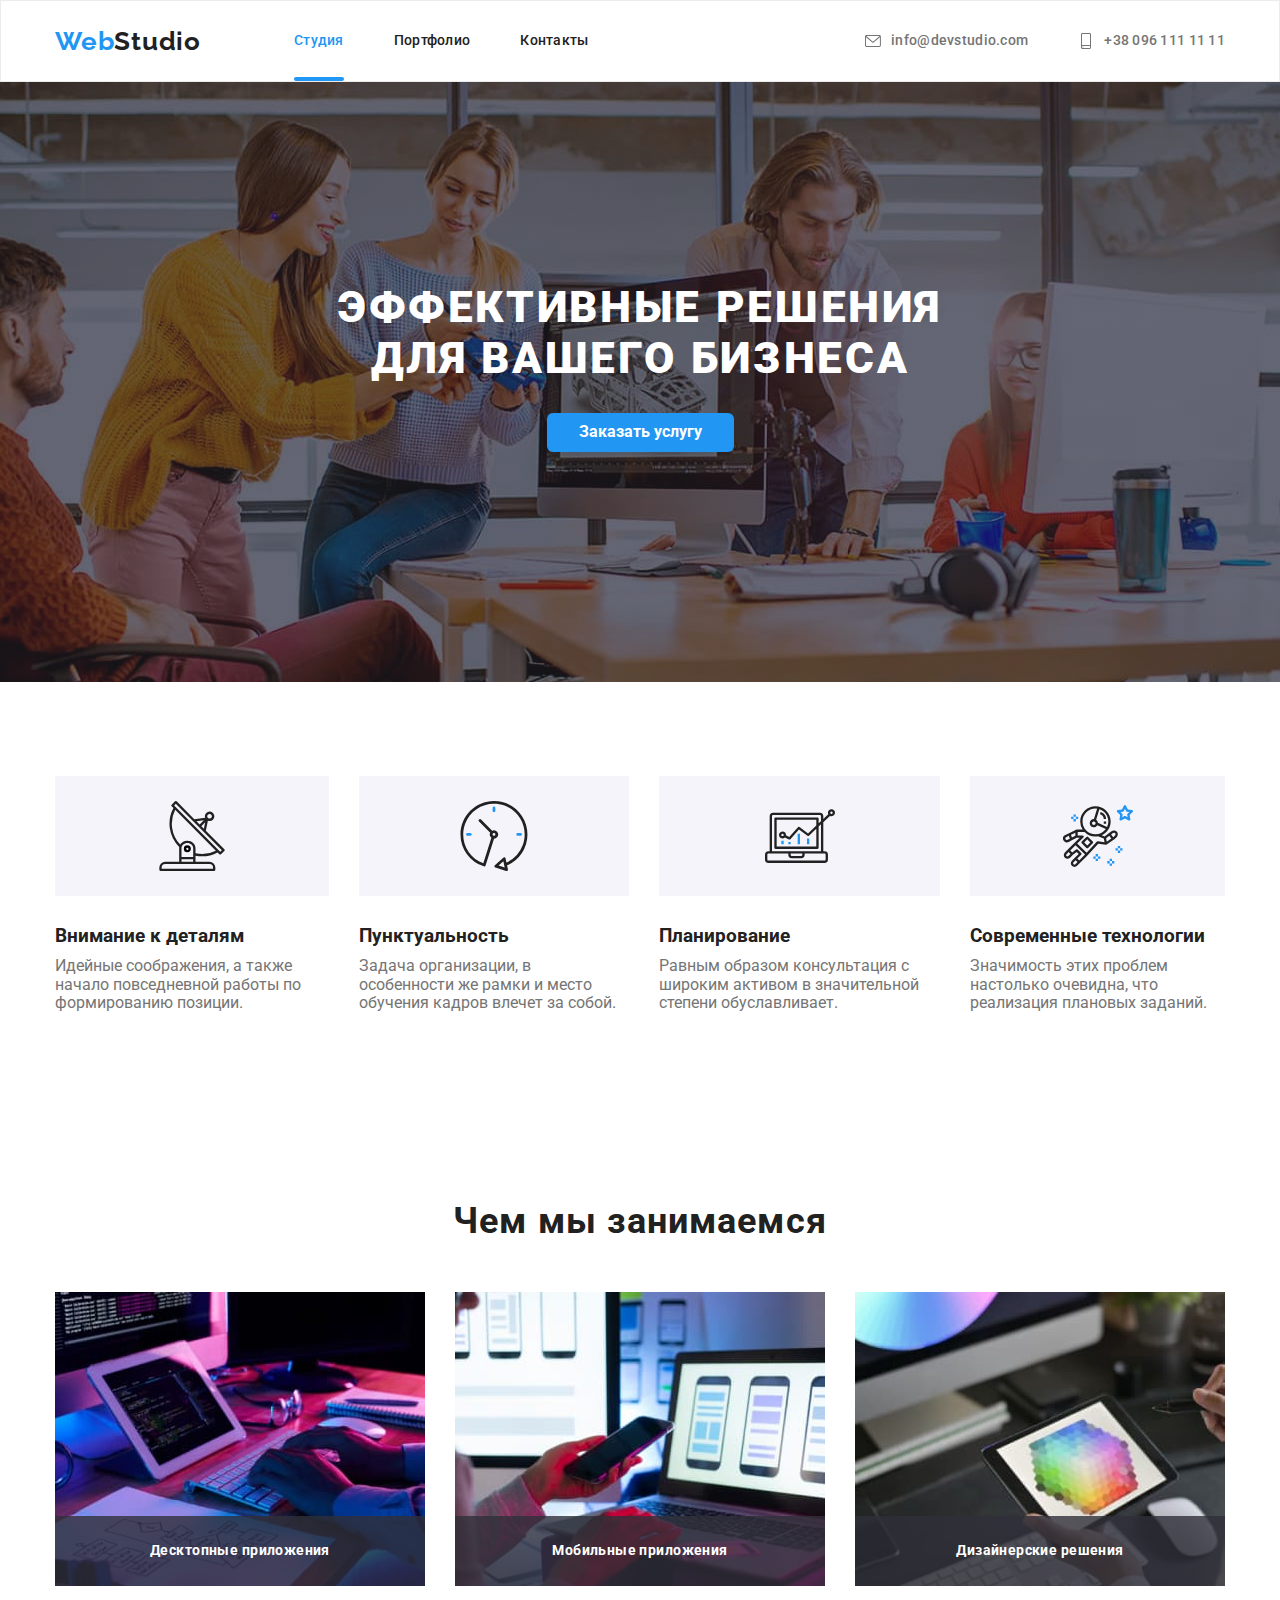
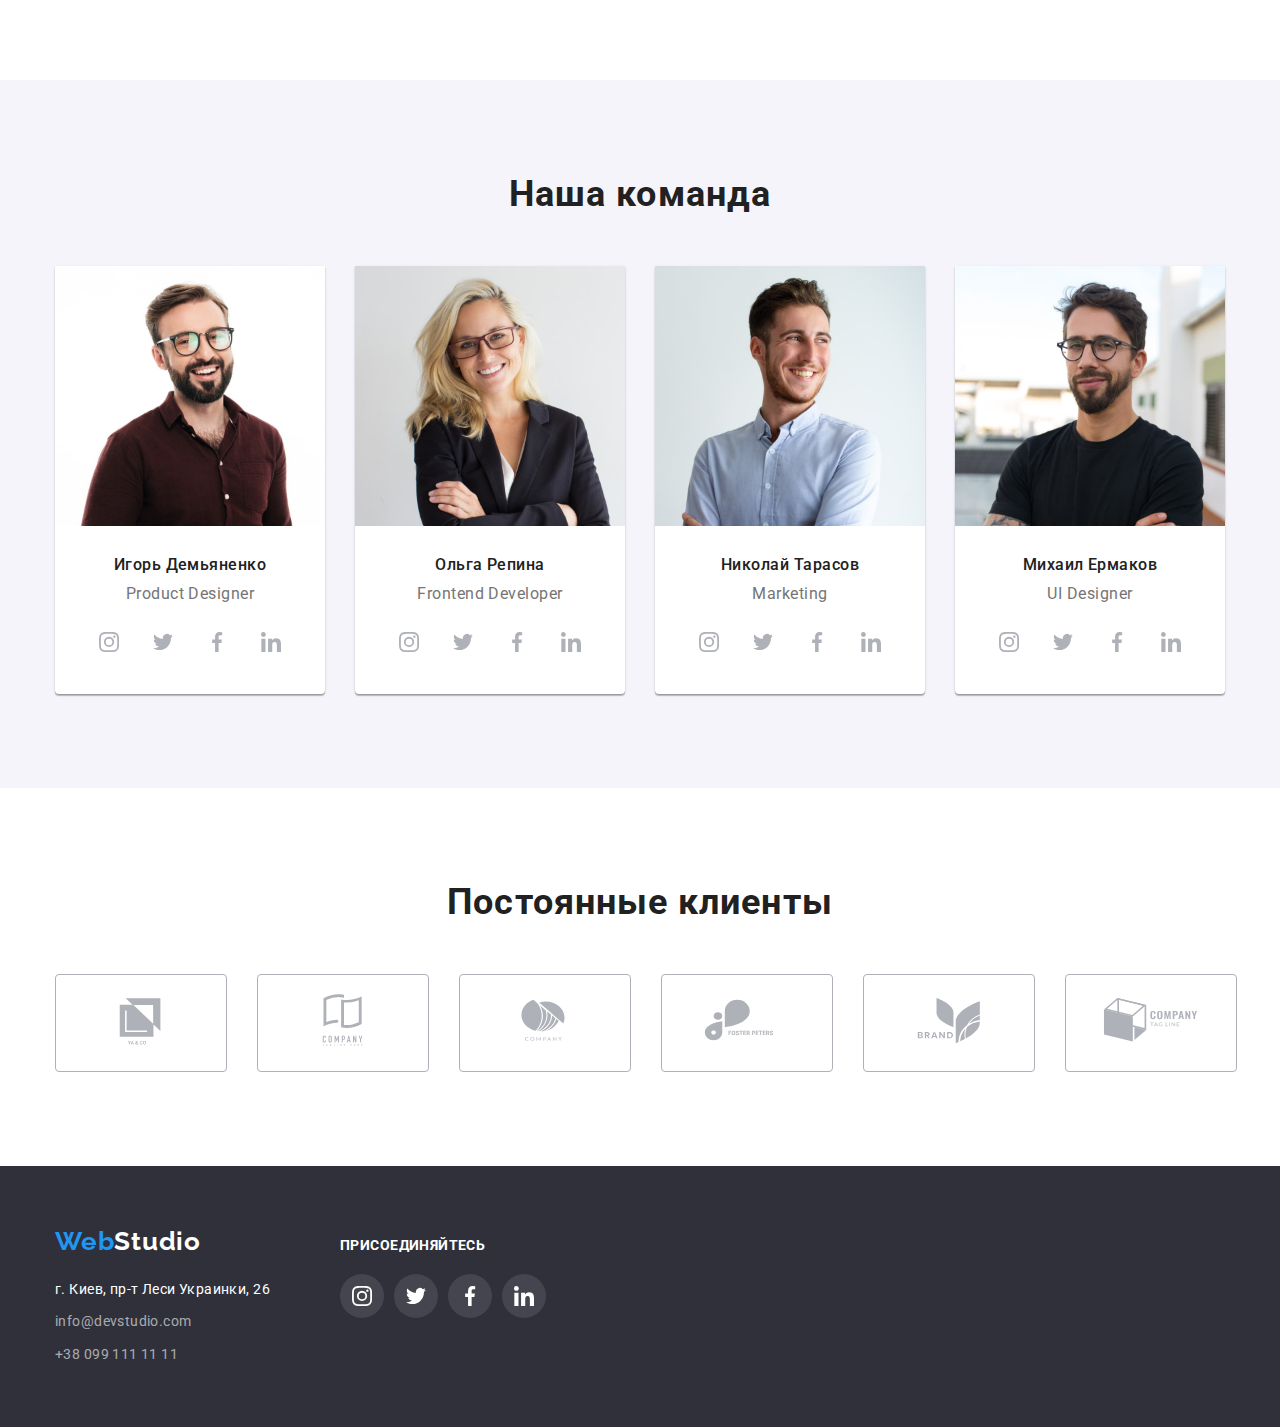
==== index.html @ f0d2dcc3 "first" ====
<!DOCTYPE html>
<html lang="ru">
    <head>
        <meta charset="UTF-8">
        <meta name="viewport" content="width=device-width, initial-scale=1.0"/>
        <title>WebStudio</title>
        <link rel="preconnect" href="https://fonts.gstatic.com">
        <link rel="preconnect" href="https://fonts.gstatic.com">
        <link href="https://fonts.googleapis.com/css2?family=Raleway:wght@700&family=Roboto:wght@400;500;700;900&display=swap"
            rel="stylesheet">
        <link rel="stylesheet" href="./css/modern-normalize.css">
        <link rel="stylesheet" href="./css/styles.css">
       
    </head>
    <body>
        <!--Верхняя линия-->
        <header class="header-br">
            <div class="container main-flex"> 
            <nav class="main-nav">
                <a href="./index.html" class="logo ">Web<span class="logo-title ">Studio</span></a>
                <ul class="site-nav list currnet-box ">
                    <li class="nav-link"><a href="./index.html" class="link currnet">Студия</a></li>
                    <li class="nav-link"><a href="./portfolio.html" class="link ">Портфолио</a></li>
                    <li class="nav-link"><a href="#" class="link">Контакты</a></li>
                </ul>
            </nav>                        
            <ul class="contact list">
                <li class="contact-list"><a href="mailto:info@devstudio.com" class="link-contact">
                   <svg class="header-icon" width="16" height="16" ><use href="./images/icon/icon.svg#icon-envelope"></use></svg>info@devstudio.com</a>
                </li>
                <li class="contact-list">
                    <a href="tel:+380961111111" class="link-contact">
                        <svg class="header-icon" width="16" height="16" ><use href="./images/icon/icon.svg#icon-smartphone"></use></svg>+38 096 111 11 11</a>
                </li>
            </ul>
            </div>
        </header>
        <main> 
         <!--hero-->
            <section class="hero">
                <div class="container" >
                    <div class="hero-content">
                        <h1 class="hero-title">Эффективные решения <br> для вашего бизнеса</h1>
                        <button data-modal-open class="button-primary">Заказать услугу</button>
                    </div>
                    
                </div>
            </section>
         <!--Особенности-->
            <section class="section  ">
                    <div class="container ">
                        <h2 class="hidden-header ">Особенности</h2>
                        <ul class="feature-list list" >
                            <li class="feature-list-content">
                                <div class="icon-feature">
                                    <svg width="70" height="70" >
                                        <use href="./images/icon/icon.svg#icon-antenna"    ></use>
                                    </svg>
                                </div>
                                 <div >
                                    <h3 class="title">Внимание к деталям</h3>
                                    <p class="feature-text">
                                        Идейные соображения, а также начало повседневной работы по формированию позиции.
                                    </p>
                                </div>
                            </li>
                            <li class="feature-list-content">
                               <div class="icon-feature"> 
                                    <svg width="70" height="70"  >
                                        <use href="./images/icon/icon.svg#icon-clock" ></use>
                                    </svg>
                                </div>
                                <div>
                                    <h3 class="title">Пунктуальность</h3>
                                    <p class="feature-text">
                                        Задача организации, в особенности же рамки и место обучения кадров влечет за собой.
                                    </p>
                                </div>
                            </li>
                            <li class="feature-list-content">
                                <div class="icon-feature" >
                                    <svg width="70" height="70"   >
                                        <use href="./images/icon/icon.svg#icon-diagram" ></use>
                                    </svg>
                                </div>
                                <div>
                                    <h3 class="title">Планирование</h3>
                                    <p class="feature-text">
                                        Равным образом консультация с широким активом в значительной степени обуславливает.
                                    </p>
                                </div>
                            </li>
                            <li class="feature-list-content ">
                                <div class="icon-feature">
                                <svg width="70" height="70" >
                                    <use href="./images/icon/icon.svg#icon-astronaut" ></use>
                                </svg>
                                </div>
                                <div>
                                <h3 class="title">Современные технологии</h3>
                                <p class="feature-text">
                                    Значимость этих проблем настолько очевидна, что реализация плановых заданий.
                                </p>
                                </div>
                            </li>
                        </ul>
                    </div>
            </section>
         <!--Чем мы занимаемся-->
                <section class="section ">
                    <div class="container ">
                        <h2 class="section-title">Чем мы занимаемся</h2>
                        <ul class="section-list list">
                            <li class="section-photo">
                                <img src="./images/box1.jpg" width="370" alt="человек набирая код на клавиатуре выводя информацию на планшет сверяя с блочной схемой">
                                <div class="container-label"><p class="label">Десктопные приложения</p></div>
                            </li>
                            <li class="section-photo">
                                <img src="./images/box2.jpg" width="370" alt="На экране ноутбука изображены примеры работ в мобильных приложениях">
                                <div class="container-label"><p class="label">Мобильные приложения</p></div>
                            </li>
                            <li class="section-photo">
                                <img src="./images/box3.jpg" width="370" alt="планшет с палитрой цветов">
                                <div class="container-label"><p class="label">Дизайнерские решения</p></div>
                            </li>
                        </ul>
                    </div>
                </section>
               <!--Наша команда-->
         <section class="section section-team">
             <div class="container ">
                <h2 class="section-title">Наша команда</h2>
                <ul class="section-list-team list">
                    <li class="section-team-staff">
                        <img src="./images/img1.jpg" class="staff" width="270" alt="фото">
                        <div class="staff-content" >
                            <h3 class="team">Игорь Демьяненко</h3>
                            <p class="team-title">Product Designer</p>
                            <ul class="social list">
                                <li class="social-link">
                                    <a href="" class="social-link-content">
                                        <svg class="social-icon" width="20" height="20">
                                            <use href="./images/icon/icon.svg#icon-instagram"></use>
                                        </svg>
                                    </a>
                                </li>
                                <li class="social-link">
                                    <a  href="" class="social-link-content">
                                        <svg class="social-icon" width="20" height="20">
                                            <use href="./images/icon/icon.svg#icon-twitter"></use>
                                        </svg>
                                    </a>
                                </li>
                                <li class="social-link">
                                    <a href="" class="social-link-content">
                                        <svg class="social-icon" width="20" height="20">
                                            <use href="./images/icon/icon.svg#icon-facebook"></use>
                                        </svg>
                                    </a>
                                </li>
                                <li class="social-link">
                                    <a href="" class="social-link-content">
                                        <svg class="social-icon" width="20" height="20">
                                            <use href="./images/icon/icon.svg#icon-linkedin"></use>
                                        </svg>
                                    </a>
                                </li>
                            </ul>
                        </div>
                    </li>    
                    <li class="section-team-staff">
                        <img src="images/img2.jpg" class="staff" width="270" alt="фото">
                        <div class="staff-content">
                            <h3 class="team" >Ольга Репина</h3>
                            <p class="team-title">Frontend Developer</p>
                            <ul class="social list" >
                                <li class="social-link">
                                    <a href="" class="social-link-content ">
                                    <svg class="social-icon" width="20" height="20">
                                        <use href="./images/icon/icon.svg#icon-instagram"></use>
                                    </svg>
                                    </a>
                                </li>
                                <li class="social-link">
                                    <a href="" class="social-link-content ">
                                    <svg class="social-icon" width="20" height="20">
                                        <use href="./images/icon/icon.svg#icon-twitter"></use>
                                    </svg>
                                    </a>
                                </li>
                                <li class="social-link">
                                    <a href="" class="social-link-content">
                                        <svg class="social-icon" width="20" height="20">
                                            <use href="./images/icon/icon.svg#icon-facebook"></use>
                                        </svg>
                                    </a>
                                </li>
                                <li class="social-link">
                                    <a href="" class="social-link-content">
                                        <svg class="social-icon" width="20" height="20">
                                            <use href="./images/icon/icon.svg#icon-linkedin"></use>
                                        </svg>
                                    </a>
                                </li>
                            </ul>
                        </div>                    
                    </li>
                    <li class="section-team-staff">
                        <img src="./images/img3.jpg" class="staff" width="270" alt="фото">
                        <div class="staff-content">
                            <h3 class="team">Николай Тарасов</h3>
                            <p class="team-title">Marketing</p>
                            <ul class="social list">
                                <li class="social-link">
                                    <a href="" class="social-link-content">
                                        <svg class="social-icon" width="20" height="20">
                                            <use href="./images/icon/icon.svg#icon-instagram"></use>
                                        </svg>
                                    </a>
                                </li>
                                <li class="social-link">
                                    <a href="" class="social-link-content">
                                        <svg class="social-icon" width="20" height="20">
                                            <use href="./images/icon/icon.svg#icon-twitter"></use>
                                        </svg>
                                    </a>
                                </li>
                                <li class="social-link">
                                    <a href="" class="social-link-content">
                                        <svg class="social-icon" width="20" height="20">
                                            <use href="./images/icon/icon.svg#icon-facebook"></use>
                                        </svg>
                                    </a>
                                </li>
                                <li class="social-link">
                                    <a href="" class="social-link-content">
                                        <svg class="social-icon" width="20" height="20">
                                            <use href="./images/icon/icon.svg#icon-linkedin"></use>
                                        </svg>
                                    </a>
                                </li>
                            </ul>
                        </div>                    
                    </li>
                    <li class="section-team-staff">
                        <img src="./images/img4.jpg" class="staff" width="270" alt="фото">
                        <div class="staff-content">
                            <h3 class="team">Михаил Ермаков</h3>
                            <p class="team-title">UI Designer</p>
                            <ul class="social list">
                                <li class="social-link">
                                    <a href="" class="social-link-content">
                                        <svg class="social-icon" width="20" height="20">
                                            <use href="./images/icon/icon.svg#icon-instagram"></use>
                                        </svg>
                                    </a>
                                </li>
                                <li class="social-link">
                                    <a href="" class="social-link-content">
                                        <svg class="social-icon" width="20" height="20">
                                            <use href="./images/icon/icon.svg#icon-twitter"></use>
                                        </svg>
                                    </a>
                                </li>
                                <li class="social-link">
                                    <a href="" class="social-link-content">
                                        <svg class="social-icon" width="20" height="20">
                                            <use href="./images/icon/icon.svg#icon-facebook"></use>
                                        </svg>
                                    </a>
                                </li>
                                <li class="social-link">
                                    <a href="" class="social-link-content">
                                        <svg class="social-icon" width="20" height="20">
                                            <use href="./images/icon/icon.svg#icon-linkedin"></use>
                                        </svg>
                                    </a>
                                </li>
                            </ul>
                        </div>
                    </li>
                </ul>
            </div>
         </section>
         <!-- Regular customers-->
         <section class="section">
             <div class="container">
                 <h3 class="section-title">Постоянные клиенты</h3>
                 <ul class=" Regular list">
                     <li class="customers">
                         <a href="" class="Regular-customers" >
                            <svg width="106" height="60" >
                                <use href="./images/icon/icon.svg#icon-company1"></use>
                            </svg>
                         </a>
                     </li>
                     <li class="customers">
                        <a href="" class="Regular-customers">
                            <svg class="customers-icon" width="106" height="60">
                                <use href="./images/icon/icon.svg#icon-company2"></use>
                            </svg>
                        </a>
                     </li>
                     <li class="customers">
                        <a href="" class="Regular-customers">
                            <svg width="106" height="60">
                                <use href="./images/icon/icon.svg#icon-company3"></use>
                            </svg>
                        </a>
                     </li>
                     <li class="customers">
                        <a href="" class="Regular-customers">
                            <svg width="106" height="60">
                                <use href="./images/icon/icon.svg#icon-company4"></use>
                            </svg>
                        </a>
                     </li>
                     <li class="customers">
                        <a href="" class="Regular-customers">
                            <svg width="106" height="60">
                                <use href="./images/icon/icon.svg#icon-company5"></use>
                            </svg>
                        </a>
                     </li>
                     <li class="customers">
                        <a href="" class="Regular-customers">
                            <svg width="106" height="60">
                                <use href="./images/icon/icon.svg#icon-company6"></use>
                            </svg>
                        </a>
                     </li>
                </ul>
             </div>


         </section>
    </main> 
        <!--футер-->        
            <footer class="footer">
                <div class="container f-section">
                    <div class="footer-addres">
                        <a href="./index.html" class="logo ">Web<span class="logo-title-footer">Studio</span></a>
                        <address class="address-content">
                            <p class="address ">г. Киев, пр-т Леси Украинки, 26</p>
                            <ul class="contact-footer list" >
                                <li class="contact-footer-list" ><a href="mailto:info@devstudio.com" class="link-contact-footer">info@devstudio.com</a></li>
                                <li class="contact-footer-list" ><a href="tel:+380991111111" class="link-contact-footer ">+38 099 111 11 11</a></li>
                            </ul>
                        </address>
                    </div>
                    <div class="footer-link">
                        <h4 class="titel-footer">присоединяйтесь</h4>
                        <ul class="social-footer list">
                            <li class="social-link">
                                <a  href="" class="social-link-footer" >
                                    <svg class="social-icon" width="20" height="20">
                                        <use href="./images/icon/icon.svg#icon-instagram"></use>
                                    </svg>
                                </a>
                            </li>
                            <li class="social-link">
                                <a href="" class="social-link-footer"><svg class="social-icon" width="20" height="20">
                                        <use href="./images/icon/icon.svg#icon-twitter"></use>
                                    </svg>
                                </a>
                            </li>
                            <li class="social-link">
                                <a href="" class="social-link-footer"><svg class="social-icon" width="20" height="20">
                                        <use href="./images/icon/icon.svg#icon-facebook"></use>
                                    </svg>
                                </a>
                            </li>
                            <li class="social-link">
                                <a href="" class="social-link-footer"><svg class="social-icon" width="20" height="20">
                                        <use href="./images/icon/icon.svg#icon-linkedin"></use>
                                    </svg>
                                </a>
                            </li>
                        </ul>
                    </div>
                </div>
            </footer>
            <div class="backdrop is-hidden" data-modal>
                <div class="modal">            
                    <button data-modal-close class="modal-button">
                        <svg  width="15" height="15">
                            <use href="./images/icon/icon.svg#icon-Vector"></use>
                        </svg>
                    </button>
                </div>
            </div>
        <script src="./js/modal.js"></script>
     </body>       
</html>
---- css/styles.css ----
/* основонйо текст #757575 */
/* вторичный цвет color: #757575; */
/* белый цвет #FFFFFF */
/* акцент #2196F3 */
/* вторичный фон #F5F4FA */
/* background кнопок и вложений #f5f4fa*/
:root {
  --primaty-text-color: #757575;
  --title-text-color: #212121;
  --accent-color: #2196f3;
  --primary-bg-color: #ffffff;
  --portfolio-secondary-color: #f5f4fa;
  --background-color-secondary: #2f303a;
  --cart-set-gap: 30px;
  --bg-icon-feature: #f5f4fa;
  --bg-color-thumba: rgba(33, 150, 243, 0.9);
}
html {
  box-sizing: border-box;
}
*,
*::before,
*::after {
  box-sizing: inherit;
}
/* body */
body {
  font-family: Roboto, Helvetica, sans-serif;
  color: var(--primaty-text-color);
  background-color: var(--primary-bg-color);
}
h1,
h2,
h3,
h4,
h5,
ul,
p {
  margin: 0px;
  padding: 0px;
}
img {
  height: auto;
  display: block;
  min-width: 100%;
}
/* img {
  display: block;
  object-fit: cover;
  width: 100%;
  height: auto;
} */
.list {
  list-style: none;
}

/* top line */
.container {
  width: 1200px;
  padding-left: 15px;
  padding-right: 15px;
  margin-left: auto;
  margin-right: auto;
}
.header-br {
  border: 1px solid #ececec;
}

/* logo */
.logo {
  color: var(--accent-color);
  font-family: Raleway, Helvetica, sans-serif;
  font-weight: bold;
  font-size: 26px;
  line-height: 1.19;
  letter-spacing: 0.03em;
  text-decoration: none;
}

.logo-title {
  color: var(--title-text-color);
  font-family: Raleway, Helvetica, sans-serif;
  font-weight: bold;
  font-size: 26px;
  line-height: 1.19;
  letter-spacing: 0.03em;
}

/* main-nav */
.main-flex {
  display: flex;
  align-items: center;
}
.main-nav {
  display: flex;
  align-items: center;
}
/* site-nav */

.site-nav .link {
  display: block;
  padding-top: 32px;
  padding-bottom: 32px;
}
.site-nav {
  display: flex;
  margin-left: 93px;
}
.site-nav :active {
  color: var(--primaty-text-color);
}
.site-nav :hover,
.site-nav :focus {
  color: var(--accent-color);
}

.nav-link:not(:first-child) {
  margin-left: 50px;
}

.link:active {
  color: var(--accent-color);
}
.link {
  text-decoration: none;
  font-weight: 500;
  font-size: 14px;
  line-height: 1.14;
  letter-spacing: 0.02em;
  color: var(--title-text-color);
  transition: color 250ms cubic-bezier(0.4, 0, 0.2, 1);
}

.link-contact {
  display: flex;
  color: var(--primaty-text-color);
  text-decoration: none;
  align-items: center;
  transition: color 250ms cubic-bezier(0.4, 0, 0.2, 1);
}
.nav-link {
  position: relative;
}
.link::after {
  position: absolute;
  display: inline-block;
  content: "";
  width: 100%;
  height: 4px;
  border-radius: 2px;
  left: 0;
  bottom: 0;
  background-color: var(--accent-color);
  opacity: 0;
}
.site-nav :hover::after,
.site-nav :focus::after {
  opacity: 1;
}

.currnet {
  color: var(--accent-color);
}
.currnet::after {
  position: absolute;
  display: inline-block;
  content: "";
  width: 100%;
  height: 4px;
  border-radius: 2px;
  left: 0;
  bottom: 0;
  background-color: var(--accent-color);
  opacity: 1;
}
/* contact */
.contact {
  color: var(--primaty-text-color);
  font-weight: 500;
  font-size: 14px;
  line-height: 1.14;
  letter-spacing: 0.02em;
  display: flex;
  margin-left: auto;
  align-items: center;
}
.contact .contact-list + .contact-list {
  margin-left: 50px;
}
.header-icon {
  fill: #757575;
  margin-right: 10px;
}

.link-contact:hover,
.link-contact:focus {
  color: #2196f3;
}

.link-contact:hover > .header-icon {
  fill: #2196f3;
}
.link-contact:focus > .header-icon {
  fill: #2196f3;
}

.no-padding {
  padding-top: 0px;
  padding-bottom: 0px;
}

/* hero */
.hero {
  padding: 200px 0px;
  text-align: center;
  max-width: 1600px;
  height: 600px;
  margin-left: auto;
  margin-right: auto;
  background-color: var(--background-color-secondary);
  background-image: linear-gradient(
      to right,
      rgba(47, 48, 58, 0.4),
      rgba(47, 48, 58, 0.4)
    ),
    url("../images/img.jpg");
  background-repeat: no-repeat;
  background-position: center;
  background-size: cover;
}

.hero-title {
  margin-top: 0;
  margin-bottom: 30px;
  color: var(--primary-bg-color);
  font-weight: 900;
  font-size: 44px;
  line-height: 1.15;
  text-align: center;
  letter-spacing: 0.06em;
  text-transform: uppercase;
}

/* section */
.section {
  padding-bottom: 94px;
  padding-top: 94px;
}
.section-title {
  margin-bottom: 50px;
  color: var(--title-text-color);
  text-align: center;
  font-weight: bold;
  font-size: 36px;
  line-height: 1.16;
  letter-spacing: 0.03em;
}
.section-list {
  margin-top: -30px;
  margin-left: -30px;
  display: flex;
  flex-wrap: wrap;
}
.section-list > .section-photo {
  flex-basis: calc (100% / 3 -30px);
  margin-top: 30px;
  margin-left: 30px;
}

/* features */
.section-list {
  position: relative;
}

.container-label {
  position: absolute;
  width: 370px;
  height: 70px;
  bottom: 0;

  background-color: rgba(47, 48, 58, 0.8);

  padding: 27px 82px;
}
.label {
  font-weight: bold;
  font-size: 14px;
  line-height: 1.14;
  text-align: center;
  letter-spacing: 0.03em;
  color: #ffffff;
}

.feature-list .title {
  color: var(--title-text-color);
}
.feature-list {
  display: flex;
}

.feature-list-content:not(:first-child) {
  margin-left: 30px;
}

.icon-feature {
  background-color: var(--bg-icon-feature);
  display: flex;
  justify-content: center;

  padding: 25px 0px;
  margin-bottom: 30px;
}

.title {
  margin-top: 0;
  margin-bottom: 10px;
  font-weight: bold;
}
.feature-text {
  margin-top: 0;
  font-style: normal;
  font-weight: normal;
}
/* team */

.section-team {
  background-color: var(--portfolio-secondary-color);
}
.section-list-team {
  display: flex;
  flex-wrap: wrap;
  margin-left: calc(-1 * var(--cart-set-gap));
  margin-top: calc(-1 * var(--cart-set-gap));
}

.section-list-team > .section-team-staff {
  background-color: var(--primary-bg-color);

  border-radius: 0px 0px 4px 4px;
  box-shadow: 0px 1px 3px rgba(0, 0, 0, 0.12), 0px 1px 1px rgba(0, 0, 0, 0.14),
    0px 2px 1px rgba(0, 0, 0, 0.2);
  flex-basis: calc (100% / 4 - var(--cart-set-gap));
  margin-left: var(--cart-set-gap);
  margin-top: var(--cart-set-gap);
}
.team {
  color: var(--title-text-color);
  font-weight: 500;
  font-size: 16px;
  line-height: 1.18;
  text-align: center;
  letter-spacing: 0.03em;
  margin-bottom: 10px;
}

.team-title {
  color: var(--primaty-text-color);
  font-weight: normal;
  font-size: 16px;
  line-height: 1.18;
  text-align: center;
  letter-spacing: 0.03em;
  margin-bottom: 16px;
}
.staff-content {
  padding-top: 30px;
  padding-bottom: 30px;
}
.staff {
  display: block;
  max-width: 100%;
}
/* button */
.button-primary {
  border-radius: 6px;
  border: 0px solid transparent;
  padding: 10px 32px;
  min-width: 130px;
  color: var(--primary-bg-color);
  background-color: var(--accent-color);
  font-weight: bold;
  text-align: center;
}
/* .button-primary:hover,
.button-primary:focus {
  box-shadow: 0px 3px 1px rgba(0, 0, 0, 0.1), 0px 1px 2px rgba(0, 0, 0, 0.08),
    0px 2px 2px rgba(0, 0, 0, 0.12);
} */
/* icon link */
.social {
  justify-content: center;
  display: flex;
}
.social-link-content {
  padding: 12px;
  display: block;
  width: 44px;
  height: 44px;
  border-radius: 50%;
  color: #afb1b8;
  background-color: #fff;
  transition: color 250ms cubic-bezier(0.4, 0, 0.2, 1),
    background-color 250ms cubic-bezier(0.4, 0, 0.2, 1);
}
.social-icon {
  fill: currentColor;
}

.social-link:not(:first-child) {
  margin-left: 10px;
}

.social-link-content:hover,
.social-link-content:focus {
  background-color: var(--accent-color);
  color: #fff;
}
/* Regular customers */
.Regular {
  display: flex;
}

.Regular-customers {
  display: block;

  border: 1px solid #afb1b8;
  padding: 16px 32px;
  border-radius: 4px;
  fill: #afb1b8;
  transition-property: fill, border;
  transition-duration: 250ms;
  transition-timing-function: cubic-bezier(0.4, 0, 0.2, 1);
  /* transition: fill, border 1000ms cubic-bezier(0.4, 0, 0.2, 1); */
}
.Regular-customers:hover,
.Regular-customers:focus {
  fill: var(--accent-color);
  border: 1px solid var(--accent-color);
}

.customers:not(:last-child) {
  margin-right: 30px;
}
.customers:hover {
  color: var(--accent-color);
}
/* footer */
.social-footer {
  display: flex;
}
.f-section {
  display: flex;
  align-items: baseline;
}
.footer-link {
  justify-content: start;
  margin-left: 70px;
}
.titel-footer {
  font-weight: bold;
  font-size: 14px;
  line-height: 1.14;
  letter-spacing: 0.03em;
  text-transform: uppercase;
  color: #ffffff;
  margin-bottom: 20px;
}
.social-link-footer {
  padding: 12px;
  display: block;
  width: 44px;
  height: 44px;
  border-radius: 50%;
  color: #fff;
  background-color: rgba(255, 255, 255, 0.1);

  transition: background-color 250ms cubic-bezier(0.4, 0, 0.2, 1);
}
.social-link-footer:hover,
.social-link-footer:focus {
  background-color: var(--accent-color);
}
.footer {
  background-color: var(--background-color-secondary);
  padding-top: 60px;
  padding-bottom: 60px;
}

.logo-title-footer {
  color: var(--primary-bg-color);
  font-family: Raleway, Helvetica, sans-serif;
  font-weight: bold;
  font-size: 26px;
  line-height: 1.19;
  letter-spacing: 0.03em;
}

.contact-footer :hover,
.contact-footer :focus {
  color: var(--accent-color);
}

.contact-footer {
  font-weight: normal;
  font-size: 14px;
  line-height: 1.71;
  letter-spacing: 0.03em;
  color: rgba(255, 255, 255, 0.6);
}

.link-contact-footer:active {
  color: var(--accent-color);
}
.link-contact-footer {
  color: rgba(255, 255, 255, 0.6);
  text-decoration: none;
  font-style: normal;
  font-weight: normal;
  font-size: 14px;
  line-height: 1.71;
  letter-spacing: 0.03em;

  transition: color 250ms cubic-bezier(0.4, 0, 0.2, 1);
}

.contact-footer-list {
  margin-top: 9px;
}
.address-content {
  margin-top: 20px;
}
.address {
  color: var(--primary-bg-color);
  font-style: normal;
  font-weight: normal;
  font-size: 14px;
  line-height: 24px;
  letter-spacing: 0.03em;
}
/* portfolio */

.hidden-header {
  display: none;
}

/* button */

.button-filters:hover,
.button-filters:focus {
  color: var(--primary-bg-color);
  background-color: var(--accent-color);
  box-shadow: 0px 3px 1px rgba(0, 0, 0, 0.1), 0px 1px 2px rgba(0, 0, 0, 0.08),
    0px 2px 2px rgba(0, 0, 0, 0.12);
}
.button-filters:focus {
  outline: none;
}
.button-filters {
  color: var(--title-text-color);
  background-color: var(--portfolio-secondary-color);
  text-align: center;
  border: 0px solid transparent;
  border-radius: 4px;
  padding: 6px 22px;
  transition-property: background-color, color, box-shadow;
  transition-duration: 250ms;
  transition-timing-function: cubic-bezier(0.4, 0, 0.2, 1);

  /* transition: background-color, color,
    box-shadow 1000ms cubic-bezier(0.4, 0, 0.2, 1); */
}
.button-portfolio {
  display: flex;
  justify-content: center;
  margin-bottom: 50px;
}
.button-portfolio .list-button + .list-button {
  margin-left: 8px;
}

/* projects */
.projects {
  display: flex;
  flex-wrap: wrap;
  margin-left: calc(-1 * var(--cart-set-gap));
  margin-top: calc(-1 * var(--cart-set-gap));
}
/* work */

.work {
  color: var(--title-text-color);
  font-weight: bold;
  font-size: 18px;
  line-height: 2;
  letter-spacing: 0.06em;

  margin-bottom: 4px;
}
.work-title {
  color: var(--primaty-text-color);
  font-size: 16px;
  line-height: 1.8;
  letter-spacing: 0.03em;
}
.projects-work {
  display: block;
  max-width: 100%;
  position: relative;
}
.projects-work > a {
  text-decoration: none;
  display: block;
  position: absolute;
  top: 0;
  bottom: 0;
  left: 0;
  right: 0;
  z-index: 1;
  transition: box-shadow 250ms cubic-bezier(0.4, 0, 0.2, 1);
}
.projects-work > a:hover,
.projects-work > a:focus {
  box-shadow: 0px 1px 1px rgba(0, 0, 0, 0.12), 0px 4px 4px rgba(0, 0, 0, 0.06),
    1px 4px 6px rgba(0, 0, 0, 0.16);
}
.projects-work > a:focus {
  outline: none;
}
.card-tumba {
  position: relative;
  overflow: hidden;
}

.card-tumba::before {
  position: absolute;
  display: inline-block;
  content: "";
  top: 0;
  bottom: 0;
  width: 100%;
  height: 100%;
  background-color: rgba(33, 150, 243, 0.9);
  opacity: 0;
  transform: translateY(100%);
  transition: opacity 250ms cubic-bezier(0.4, 0, 0.2, 1),
    transform 250ms cubic-bezier(0.4, 0, 0.2, 1);
}

.projects-work > a:hover + .card-tumba::before,
.projects-work > a:focus + .card-tumba::before {
  opacity: 1;
  transform: translateY(0);
}

.card-tumba-title {
  opacity: 0;
  position: absolute;
  top: 63px;
  left: 24px;
  right: 24px;
  display: block;
  line-height: 28px;
  letter-spacing: 0.03em;
  color: #ffffff;
  transform: translateY(100%);
  transition: opacity 250ms cubic-bezier(0.4, 0, 0.2, 1),
    transform 250ms cubic-bezier(0.4, 0, 0.2, 1);
}
.projects-work :hover + .card-tumba .card-tumba-title,
.projects-work :focus + .card-tumba .card-tumba-title {
  opacity: 1;
  transform: translateY(0);
}
/* .projects-work:focus .card-tumda-title {
  opacity: 1;
  transform: translateY(0); */

.projects > .projects-scroll {
  flex-basis: calc(100% / 3 - var(--cart-set-gap));
  margin-left: var(--cart-set-gap);
  margin-top: var(--cart-set-gap);
}

.card-content {
  padding-top: 20px;
  padding-right: 23px;
  padding-bottom: 20px;
  padding-left: 23px;
  border: 1px solid #eeeeee;
}
/* modal*/
.hero-content {
  position: relative;
}
.modal {
  position: absolute;
  top: 50%;
  left: 50%;
  transform: translate(-50%, -50%);
  width: 528px;
  height: 580px;
  background: #ffffff;
  box-shadow: 0px 1px 3px rgba(0, 0, 0, 0.12), 0px 1px 1px rgba(0, 0, 0, 0.14),
    0px 2px 1px rgba(0, 0, 0, 0.2);
  border-radius: 4px;
}
.backdrop {
  display: block;
  position: fixed;
  top: 0;
  left: 0;
  width: 100%;
  height: 100%;
  background-color: rgba(0, 0, 0, 0.2);
  opacity: 1;
  visibility: visible;
  transition: opacity 250ms cubic-bezier(0.4, 0, 0.2, 1),
    visibility 250ms cubic-bezier(0.4, 0, 0.2, 1);
}
.backdrop.is-hidden {
  visibility: hidden;
  opacity: 0;
  pointer-events: none;
}
.modal-button {
  position: relative;
  top: 8px;
  left: 490px;
  border-radius: 50%;
  padding: 6px;
  width: 30px;
  height: 30px;
  border: 1px solid rgba(0, 0, 0, 0.1);
  background-color: #fff;
  /* transition: fill 250ms cubic-bezier(0.4, 0, 0.2, 1); */
}

.modal-button:hover {
  fill: var(--accent-color);
}
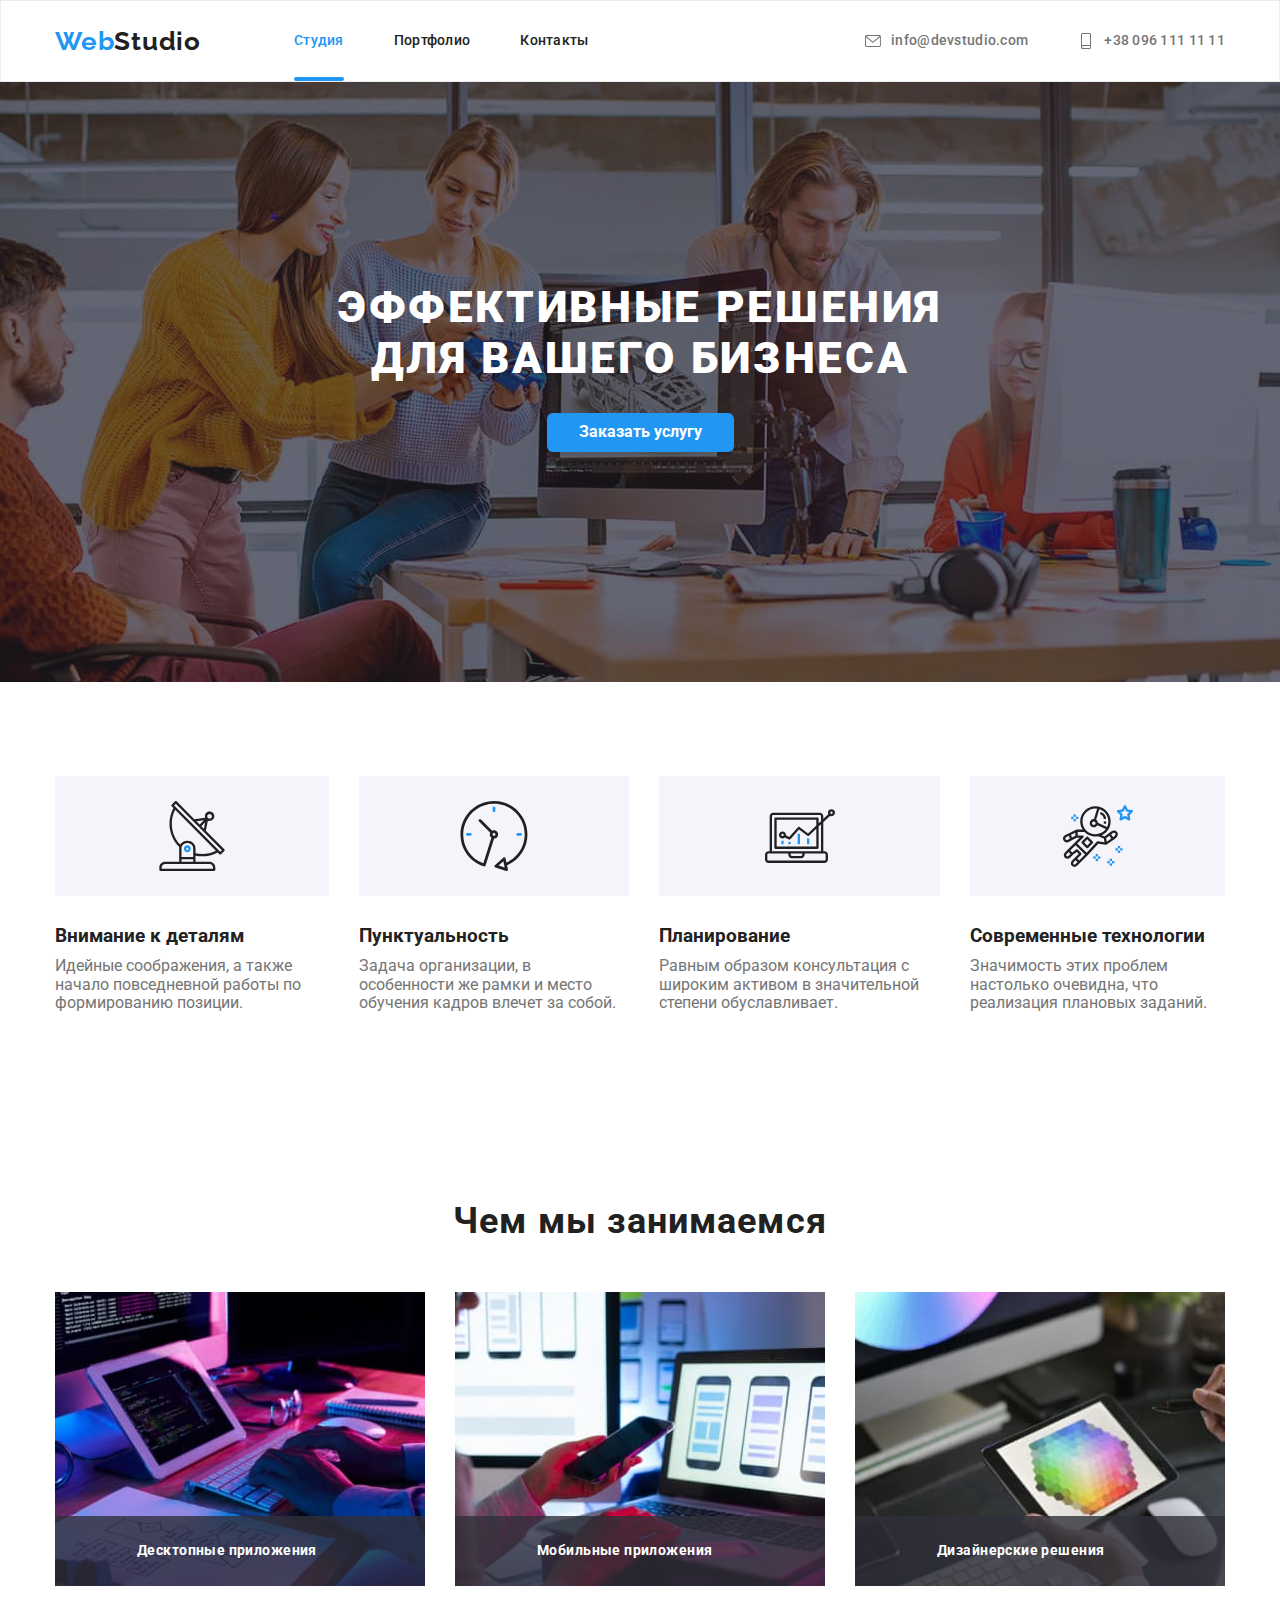
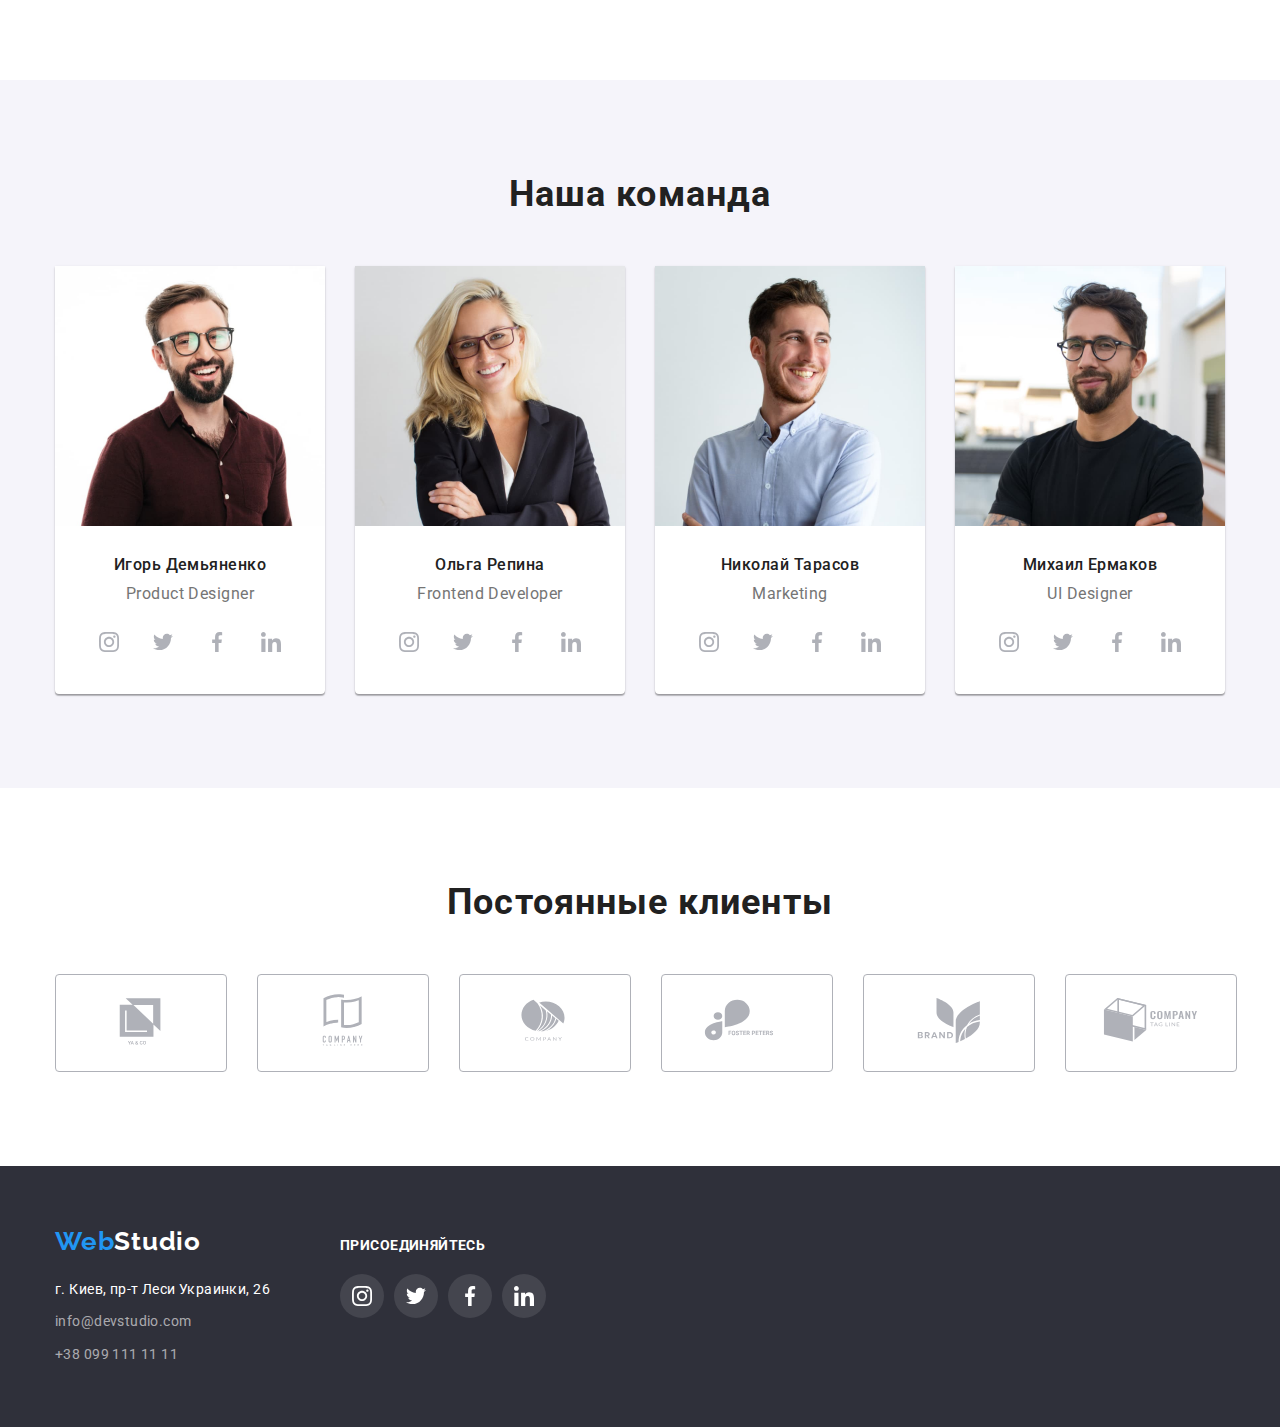
==== commit 6017575d: "modal" ====
--- a/index.html
+++ b/index.html
@@ -380,15 +380,60 @@
                     </div>
                 </div>
             </footer>
-            <div class="backdrop is-hidden" data-modal>
-                <div class="modal">            
+            <div class=" backdrop is-hidden" data-modal>
+                <form class="form modal">            
                     <button data-modal-close class="modal-button">
                         <svg  width="15" height="15">
                             <use href="./images/icon/icon.svg#icon-Vector"></use>
                         </svg>
                     </button>
-                </div>
-            </div>
+                    <h4 class="from-titel">Оставьте свои данные, мы вам перезвоним</h4>
+                    <label class="from-field">
+                        <span class="from-label">Имя</span>
+                        <input type="text" class="form-input" name="Имя" placeholder=" "  />
+                        <svg class="modal-icon" width="18" height="18">
+                            <use href="./images/icon/icon.svg#icon-person"></use>
+                        </svg>
+                    </label>
+                    <label class="from-field">
+                        <span class="from-label">Телефон</span> 
+                        <input type="tel" class="form-input" name="tel"  />
+                        <svg class="modal-icon" width="18" height="18">
+                            <use href="./images/icon/icon.svg#icon-phonemodal"></use>
+                        </svg>
+                    </label>
+                    <label class="from-field">
+                        <span  class="from-label">Почта</span>
+                        <input type="email"  class="form-input" name="mail"  />
+                        <svg class="modal-icon" width="18" height="18">
+                            <use href="./images/icon/icon.svg#icon-emailmodal"></use>
+                        </svg>
+                    </label>
+                    <label class="from-field">
+                        <span  class="from-label">Комментарий</span>
+                        <textarea class="Comment" name="Comment"   rows="10" placeholder="Введите текст"></textarea>
+                    </label>
+                    <label class="from-field  label">                            
+                        <input type="checkbox" class="checkbox_input" name="agreement" />
+                        <span class="checkbox-icon"></span>
+                        <span class="from-label">Соглашаюсь с рассылкой и принимаю <a class="contract" href="#">Условия договора</a> </span>
+                    </label>
+                    <button type="submit" class="button-send">Отправить</button>                   
+                </form>
+            </form>
         <script src="./js/modal.js"></script>
      </body>       
-</html>+</html> 
+
+
+
+
+
+<!-- 
+<svg
+    class="checkbox-icon"
+    width="11"
+    height="8"
+>
+    <use href="./images/icon/icon.svg#icon-iconcheck"></use>
+</svg> -->--- a/css/styles.css
+++ b/css/styles.css
@@ -29,6 +29,7 @@
   color: var(--primaty-text-color);
   background-color: var(--primary-bg-color);
 }
+
 h1,
 h2,
 h3,
@@ -144,7 +145,7 @@
 .link::after {
   position: absolute;
   display: inline-block;
-  content: "";
+  content: '';
   width: 100%;
   height: 4px;
   border-radius: 2px;
@@ -164,7 +165,7 @@
 .currnet::after {
   position: absolute;
   display: inline-block;
-  content: "";
+  content: '';
   width: 100%;
   height: 4px;
   border-radius: 2px;
@@ -223,7 +224,7 @@
       rgba(47, 48, 58, 0.4),
       rgba(47, 48, 58, 0.4)
     ),
-    url("../images/img.jpg");
+    url('../images/img.jpg');
   background-repeat: no-repeat;
   background-position: center;
   background-size: cover;
@@ -634,7 +635,7 @@
 .card-tumba::before {
   position: absolute;
   display: inline-block;
-  content: "";
+  content: '';
   top: 0;
   bottom: 0;
   width: 100%;
@@ -724,8 +725,8 @@
 }
 .modal-button {
   position: relative;
-  top: 8px;
-  left: 490px;
+  top: -32px;
+  left: 450px;
   border-radius: 50%;
   padding: 6px;
   width: 30px;
@@ -738,3 +739,174 @@
 .modal-button:hover {
   fill: var(--accent-color);
 }
+/* modal стилизация */
+.form {
+  display: block;
+Ф
+  width: 538px;
+  justify-content: center;
+
+  outline: 1px solid red;
+  margin-left: auto;
+  margin-right: auto;
+  padding: 40px;
+}
+.from-field {
+  position: relative;
+  display: flex;
+  flex-direction: column;
+
+  margin-bottom: 10px;
+}
+
+.from-field label {
+  margin-bottom: 4px;
+  font-style: normal;
+  font-weight: normal;
+  font-size: 12px;
+  line-height: 1.16;
+  letter-spacing: 0.01em;
+  color: #757575;
+}
+.from-field textarea::placeholder {
+  font-size: 12px;
+  line-height: 1.16;
+  letter-spacing: 0.01em;
+  color: rgba(117, 117, 117, 0.5);
+}
+
+.from-titel {
+  margin: 0;
+  padding: 0;
+  font-weight: bold;
+  font-size: 20px;
+  line-height: 1.15;
+  text-align: center;
+  letter-spacing: 0.03em;
+  color: var(--title-text-color);
+  margin-bottom: 12px;
+}
+/* .from-field input[type='checkbox'] {
+  width: 16px;
+  height: 16px;
+  margin-bottom: 30px;
+  -webkit-appearance: none;
+  -moz-appearance: none;
+  appearance: none;
+  position: absolute;
+} */
+.from-field input[type='text'] {
+  padding-left: 42px;
+}
+.from-field input[type='email'] {
+  padding-left: 42px;
+}
+.from-field input[type='tel'] {
+  padding-left: 42px;
+}
+
+.Comment {
+  padding: 12px;
+  width: 448px;
+  height: 120px;
+  resize: none;
+  border: 1px solid rgba(33, 33, 33, 0.2);
+
+  border-radius: 4px;
+}
+
+.form-input {
+  width: 100%;
+  margin: 0;
+  padding: 11px 12px;
+  border-radius: 4px;
+  border: 1px solid rgba(33, 33, 33, 0.2);
+  transition: border 250ms cubic-bezier(0.4, 0, 0.2, 1);
+}
+.form-input:focus {
+  border: 1px solid var(--accent-color);
+  outline: none;
+}
+.modal-icon {
+  position: absolute;
+  top: 50%;
+  left: 12px;
+  margin-right: 12px;
+  fill: #212121;
+  transition: fill 250ms cubic-bezier(0.4, 0, 0.2, 1);
+}
+.Comment:focus {
+  border: 1px solid var(--accent-color);
+  outline: none;
+}
+.from-field:focus-within > .modal-icon {
+  fill: var(--accent-color);
+}
+
+.contract {
+  font-size: 14px;
+  line-height: 1.7;
+  letter-spacing: 0.03em;
+
+  color: var(--accent-color);
+}
+.checkbox_input {
+  /* -webkit-appearance: none;
+  -moz-appearance: none;
+  appearance: none;
+  position: absolute; */
+  position: absolute;
+  width: 1px;
+  height: 1px;
+  margin: -1px;
+  border: 0;
+  padding: 0;
+  clip: rect(0 0 0 0);
+  overflow: hidden;
+}
+.from-label {
+  font-size: 14px;
+  line-height: 1.7;
+  letter-spacing: 0.03em;
+  padding-left: 7px;
+  color: var(--primaty-text-color);
+}
+.label {
+  display: flex;
+  align-items: center;
+}
+.checkbox-icon {
+  position: absolute;
+  left: 6px;
+  top: 50%;
+  /* margin-left: 7px; */
+
+  transform: translateY(-50%);
+  display: inline-block;
+  width: 16px;
+  height: 15px;
+  border: 1px solid black;
+  border-radius: 2px;
+  background-color: #fff;
+}
+.checkbox_input:checked + .checkbox-icon {
+  background-color: var(--accent-color);
+  background-image: url('../images/icon/iconcheck.svg');
+  background-size: contain;
+  background-origin: border-box;
+  border-color: var(--accent-color);
+}
+.button-send {
+  border-radius: 4px;
+  border: 0px solid transparent;
+  padding: 10px 56px;
+
+  min-width: 130px;
+  color: var(--primary-bg-color);
+  background-color: var(--accent-color);
+  font-weight: bold;
+  text-align: center;
+}
+.button-send {
+  /* display: flex; */
+}
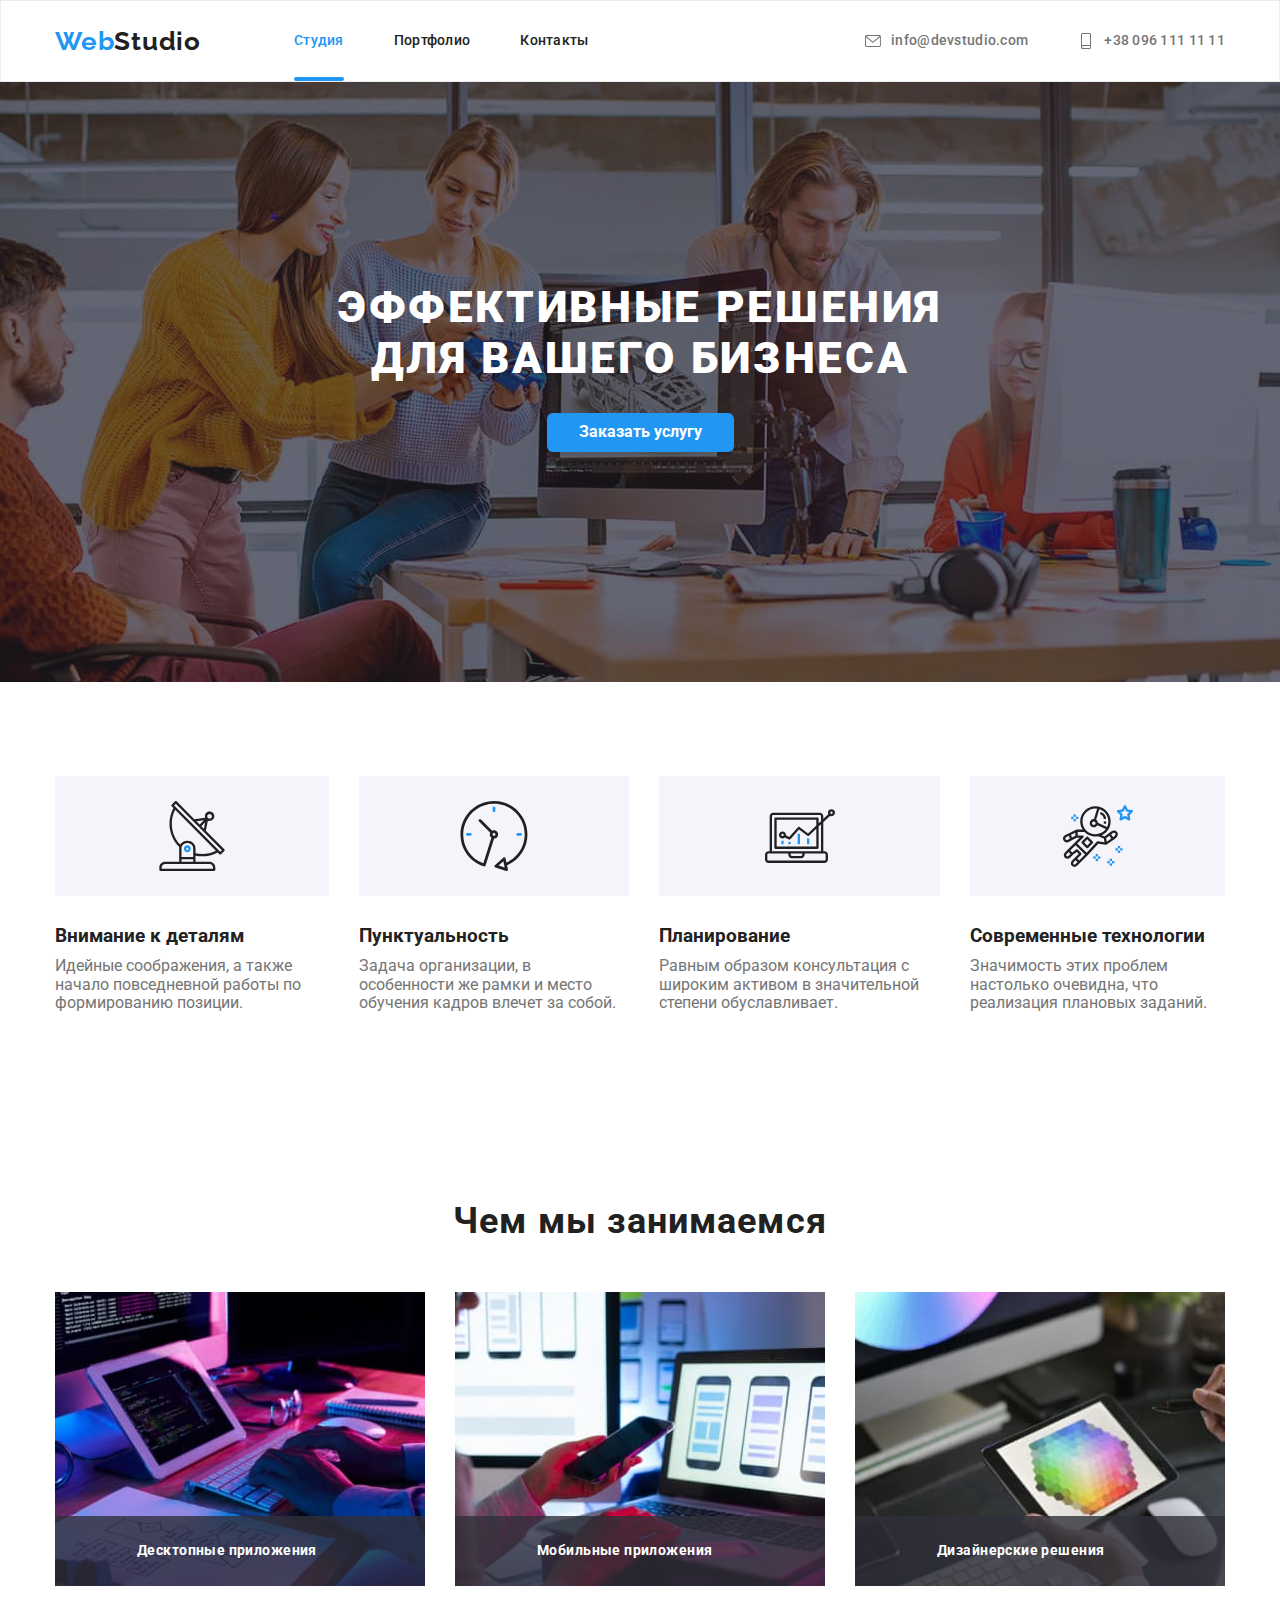
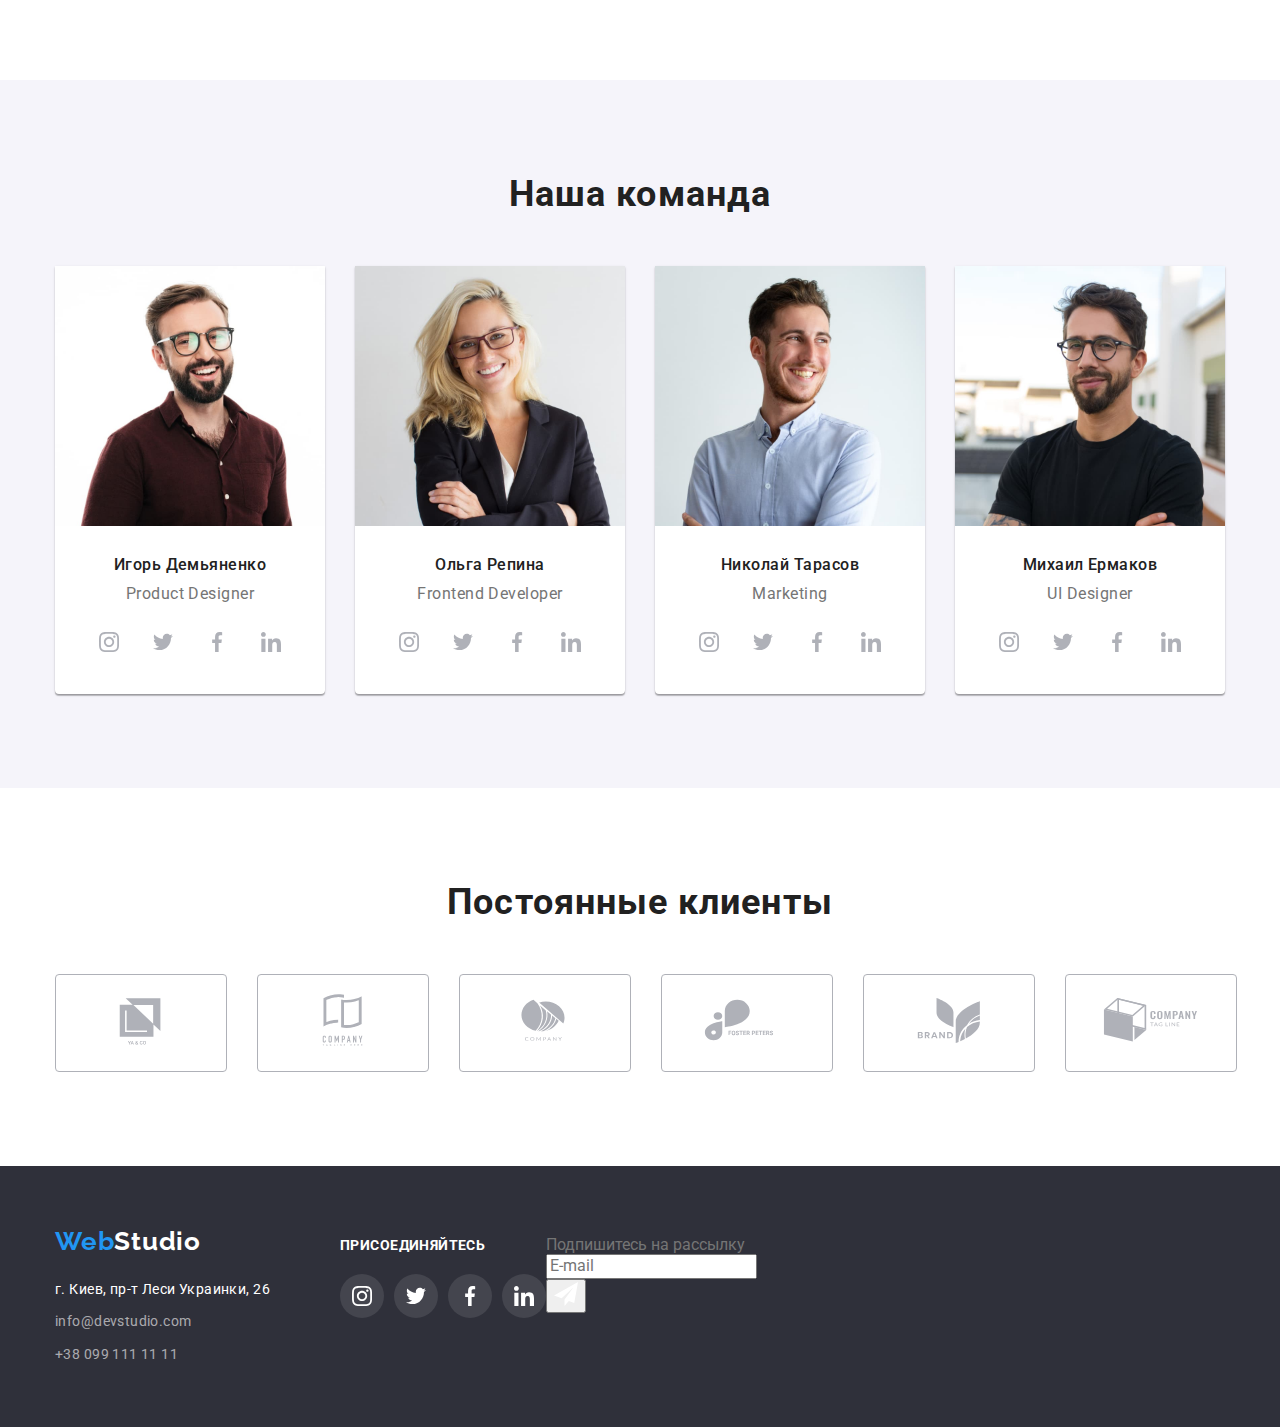
==== commit 5843e7d2: "footer" ====
--- a/index.html
+++ b/index.html
@@ -378,7 +378,19 @@
                             </li>
                         </ul>
                     </div>
+                    <form class="Subscribe">
+                        <label class="sub-input f-section">
+                            <span>Подпишитесь на рассылку</span>
+                            <input type="" class=""  name="sub-mail" placeholder="E-mail">
+                            <button type="submit">
+                                <svg class="sub-icon" width="24" height="24">
+                                    <use href="./images/icon/icon.svg#icon-iconsend"></use>
+                                </svg>
+                            </button>
+                        </label>
+                    </form>
                 </div>
+                
             </footer>
             <div class=" backdrop is-hidden" data-modal>
                 <form class="form modal">            
--- a/css/styles.css
+++ b/css/styles.css
@@ -538,6 +538,10 @@
   line-height: 24px;
   letter-spacing: 0.03em;
 }
+.sub-input {
+  display: flex;
+  flex-direction: column;
+}
 /* portfolio */
 
 .hidden-header {
@@ -724,29 +728,27 @@
   pointer-events: none;
 }
 .modal-button {
-  position: relative;
-  top: -32px;
-  left: 450px;
+  position: absolute;
+  top: 8px;
+  left: 492px;
   border-radius: 50%;
   padding: 6px;
   width: 30px;
   height: 30px;
   border: 1px solid rgba(0, 0, 0, 0.1);
   background-color: #fff;
-  /* transition: fill 250ms cubic-bezier(0.4, 0, 0.2, 1); */
-}
-
-.modal-button:hover {
+  transition: fill 250ms cubic-bezier(0.4, 0, 0.2, 1);
+}
+
+.modal-button:hover,
+.modal-button:focus {
   fill: var(--accent-color);
 }
 /* modal стилизация */
 .form {
-  display: block;
-Ф
-  width: 538px;
-  justify-content: center;
-
-  outline: 1px solid red;
+  width: 528px;
+
+  /* outline: 1px solid red; */
   margin-left: auto;
   margin-right: auto;
   padding: 40px;
@@ -786,15 +788,7 @@
   color: var(--title-text-color);
   margin-bottom: 12px;
 }
-/* .from-field input[type='checkbox'] {
-  width: 16px;
-  height: 16px;
-  margin-bottom: 30px;
-  -webkit-appearance: none;
-  -moz-appearance: none;
-  appearance: none;
-  position: absolute;
-} */
+
 .from-field input[type='text'] {
   padding-left: 42px;
 }
@@ -847,14 +841,16 @@
   font-size: 14px;
   line-height: 1.7;
   letter-spacing: 0.03em;
-
   color: var(--accent-color);
+  ransition-property: color;
+  transition-duration: 250ms;
+  transition-timing-function: cubic-bezier(0.4, 0, 0.2, 1);
+}
+.contract:hover,
+.contract:focus {
+  color: var(--accent-color);
 }
 .checkbox_input {
-  /* -webkit-appearance: none;
-  -moz-appearance: none;
-  appearance: none;
-  position: absolute; */
   position: absolute;
   width: 1px;
   height: 1px;
@@ -907,6 +903,16 @@
   font-weight: bold;
   text-align: center;
 }
+
 .button-send {
-  /* display: flex; */
-}
+  margin-left: 123px;
+  margin-top: 12px;
+  transition-property: box-shadow;
+  transition-duration: 250ms;
+  transition-timing-function: cubic-bezier(0.4, 0, 0.2, 1);
+}
+.button-send:focus,
+.button-send:hover {
+  box-shadow: 0px 1px 3px rgba(0, 0, 0, 0.12), 0px 1px 1px rgba(0, 0, 0, 0.14),
+    0px 2px 1px rgba(0, 0, 0, 0.2);
+}
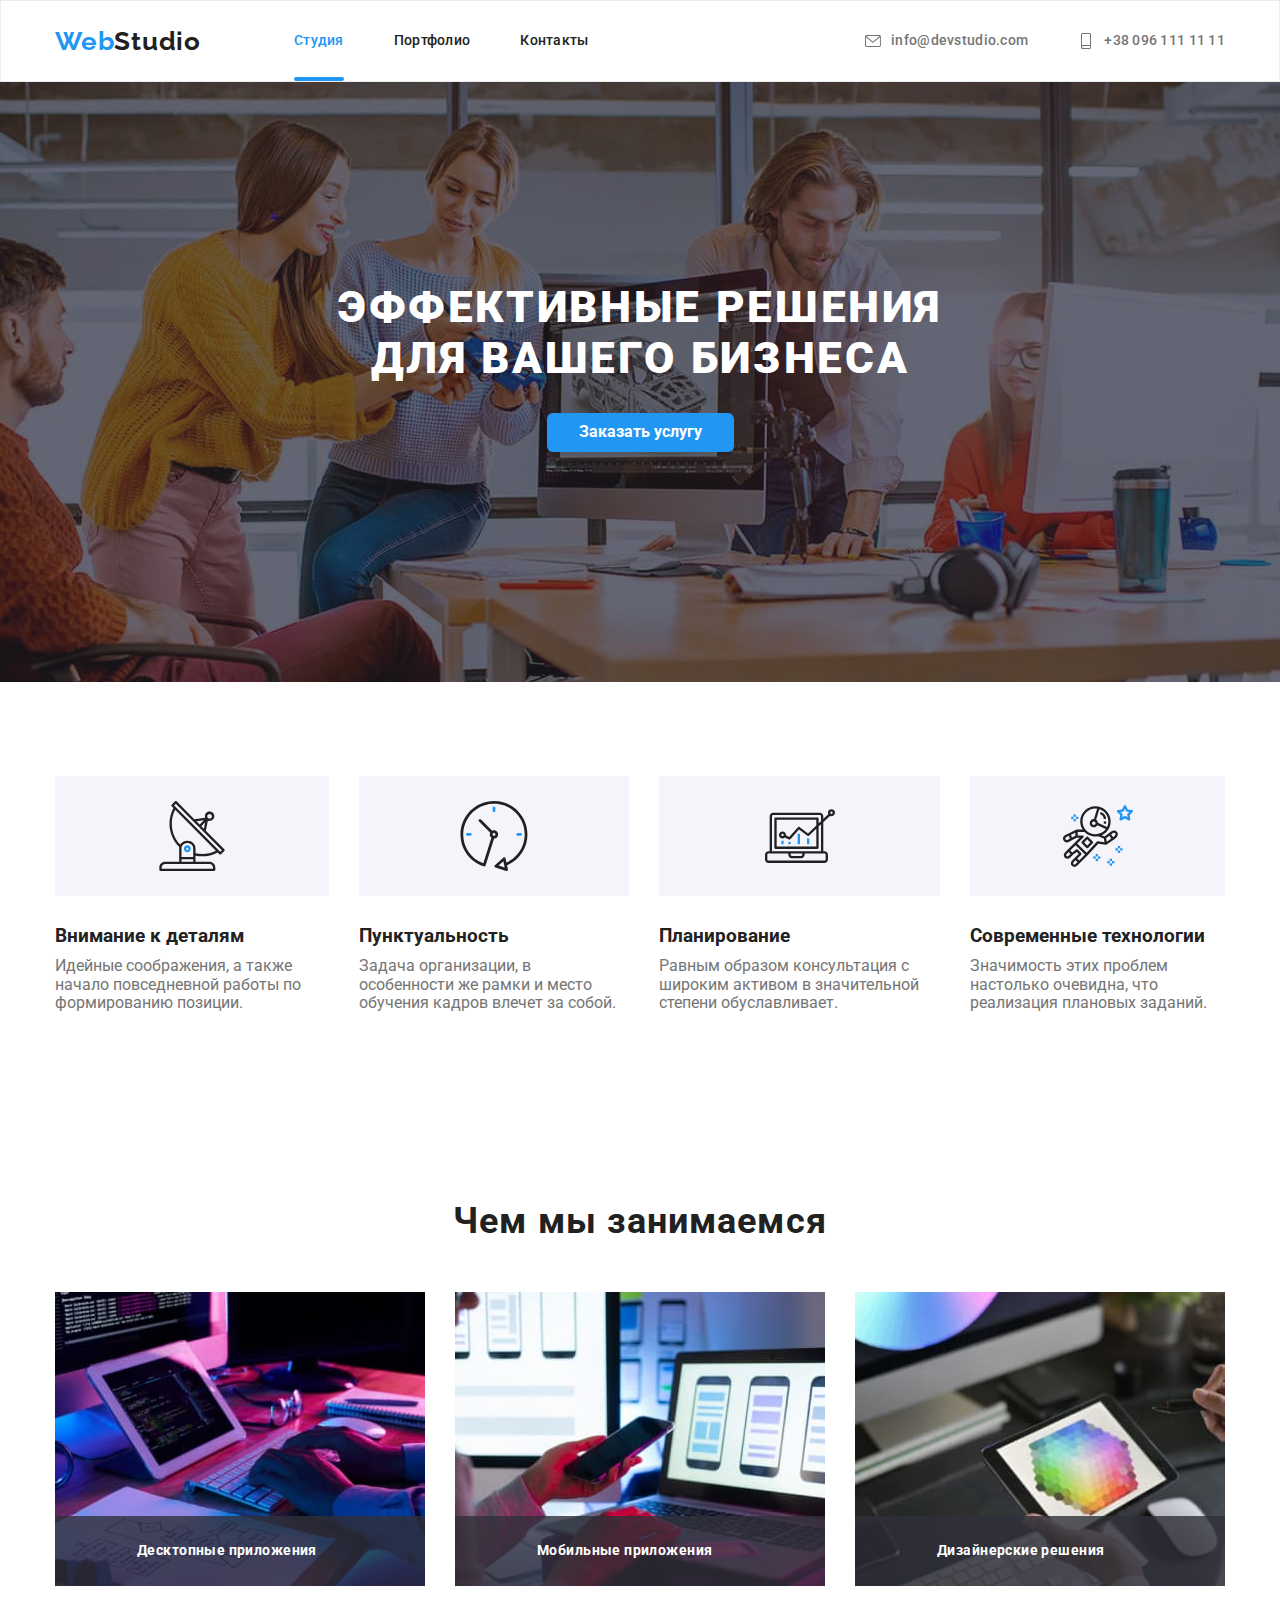
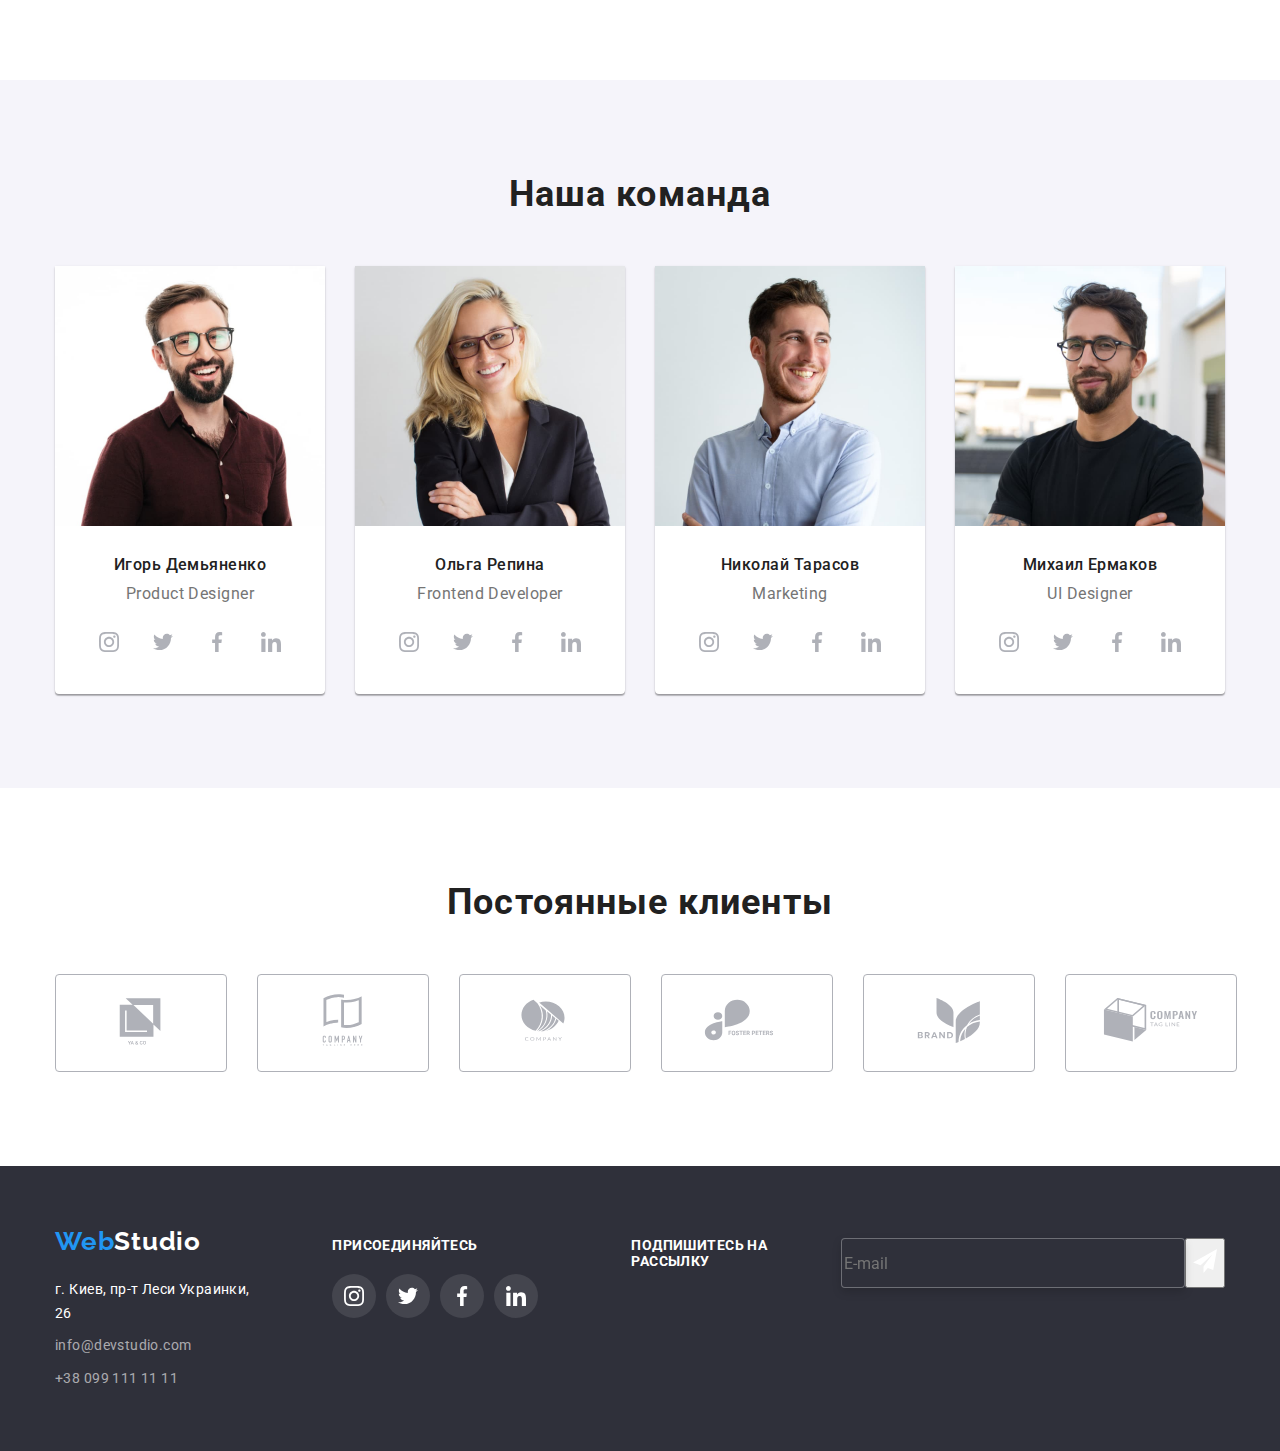
==== commit af7289dd: "1" ====
--- a/index.html
+++ b/index.html
@@ -378,15 +378,16 @@
                             </li>
                         </ul>
                     </div>
-                    <form class="Subscribe">
-                        <label class="sub-input f-section">
-                            <span>Подпишитесь на рассылку</span>
-                            <input type="" class=""  name="sub-mail" placeholder="E-mail">
-                            <button type="submit">
+                    <form class="Subscribe  f-section">
+                        <label class="sub-input">
+                            <span class="title-sub">Подпишитесь на рассылку</span>
+                            <input type="" class="input-sub"  name="sub-mail" placeholder="E-mail">
+                            <button type="submit" class="but-sub">
                                 <svg class="sub-icon" width="24" height="24">
                                     <use href="./images/icon/icon.svg#icon-iconsend"></use>
-                                </svg>
+                                </svg>  
                             </button>
+                            </div>
                         </label>
                     </form>
                 </div>
--- a/css/styles.css
+++ b/css/styles.css
@@ -540,8 +540,30 @@
 }
 .sub-input {
   display: flex;
-  flex-direction: column;
-}
+}
+.Subscribe {
+  margin-left: 93px;
+}
+
+.title-sub {
+  font-weight: bold;
+  font-size: 14px;
+  line-height: 1.14;
+  letter-spacing: 0.03em;
+  text-transform: uppercase;
+  color: #ffffff;
+  justify-self: start;
+}
+.input-sub {
+  width: 358px;
+  height: 50px;
+  background-color: var(--background-color-secondary);
+  border: 1px solid rgba(255, 255, 255, 0.3);
+  box-sizing: border-box;
+  filter: drop-shadow(0px 4px 4px rgba(0, 0, 0, 0.15));
+  border-radius: 4px;
+}
+
 /* portfolio */
 
 .hidden-header {
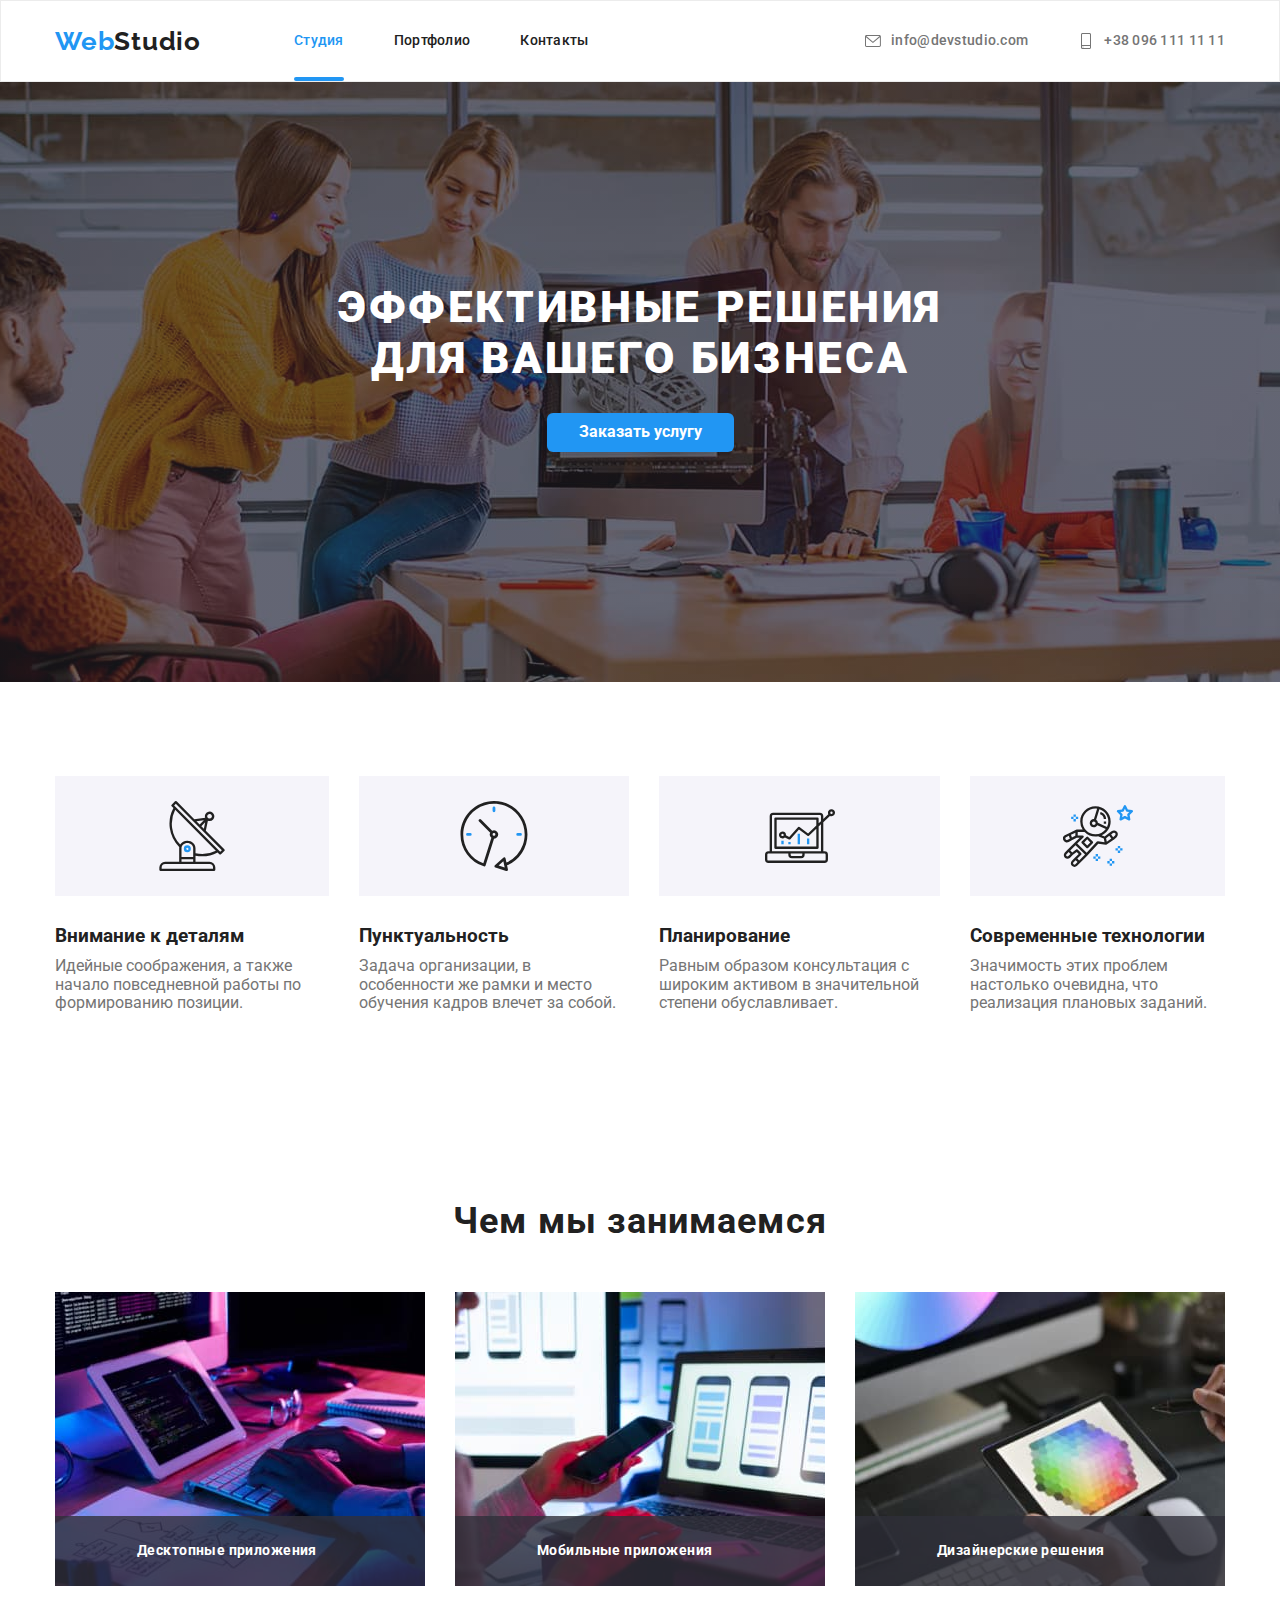
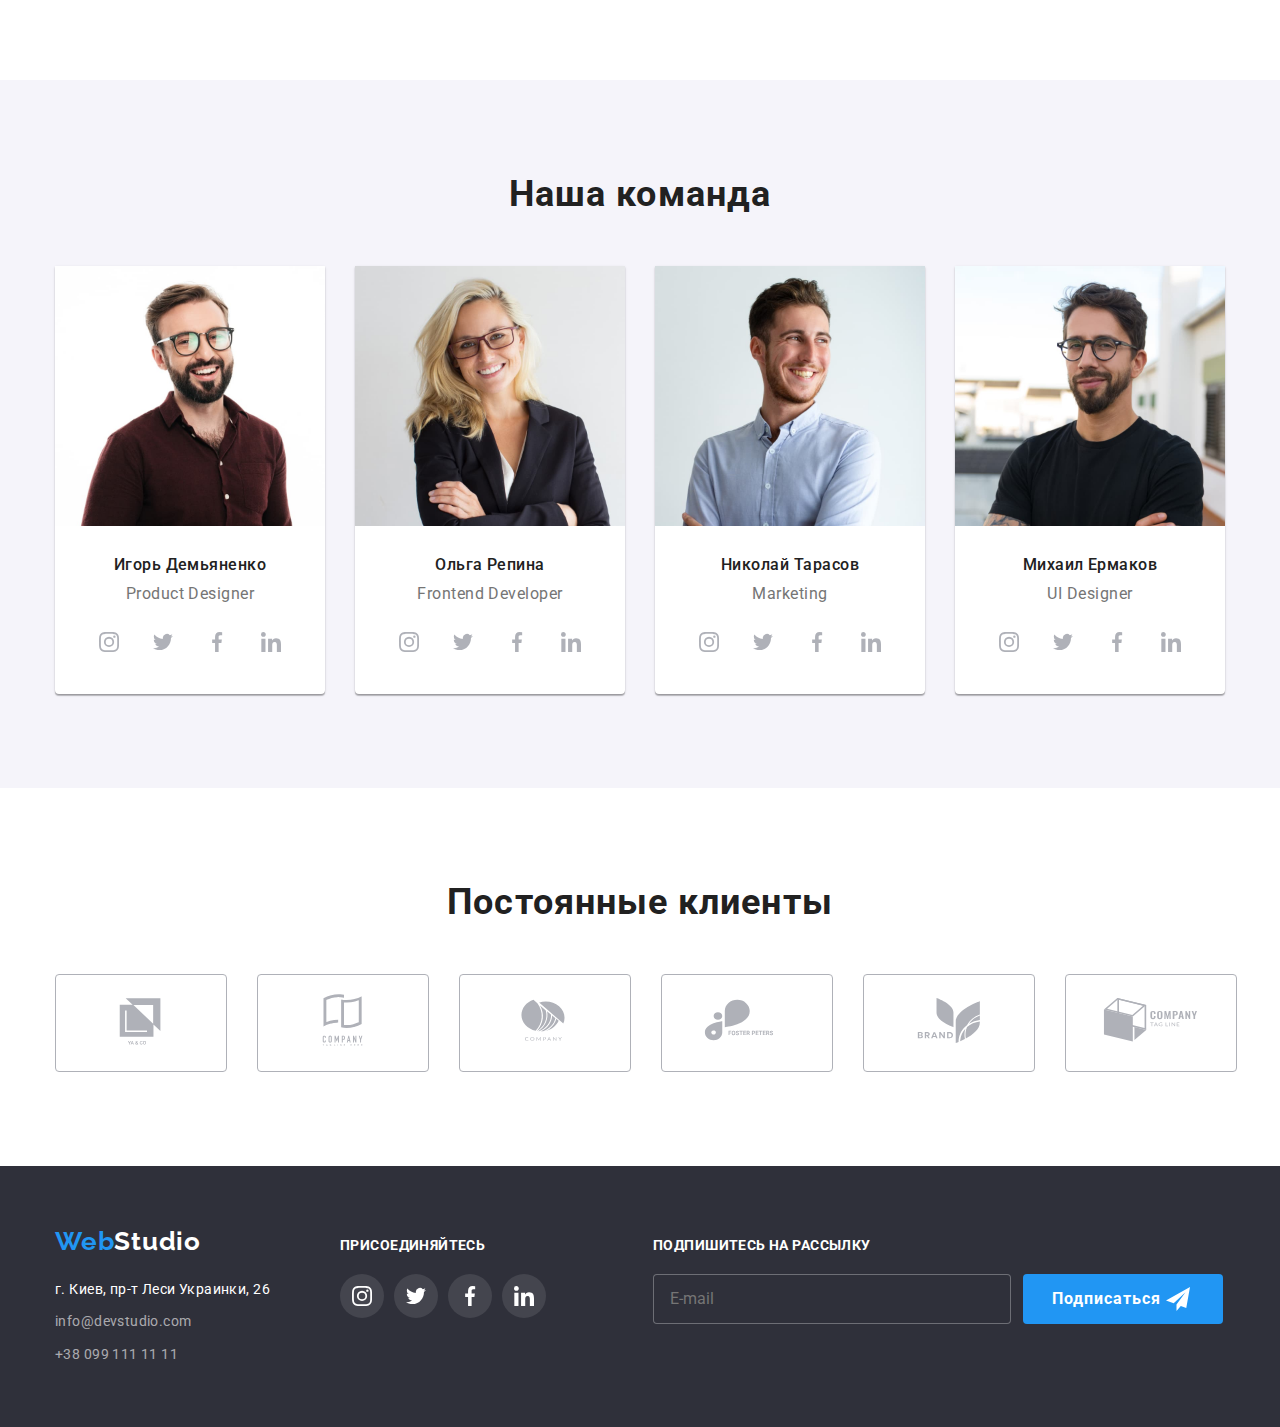
==== commit 29663b1e: "final fix" ====
--- a/index.html
+++ b/index.html
@@ -378,20 +378,18 @@
                             </li>
                         </ul>
                     </div>
-                    <form class="Subscribe  f-section">
-                        <label class="sub-input">
-                            <span class="title-sub">Подпишитесь на рассылку</span>
-                            <input type="" class="input-sub"  name="sub-mail" placeholder="E-mail">
-                            <button type="submit" class="but-sub">
+                    <form class="Subscribe ">
+                        <label for="input-sub" class="title-sub">Подпишитесь на рассылку</label>
+                        <div class="sub-wrap">
+                            <input id="input-sub" type="email" class="input-sub"  name="sub-mail" placeholder="E-mail">
+                            <button type="submit" class="but-sub"> Подписаться
                                 <svg class="sub-icon" width="24" height="24">
                                     <use href="./images/icon/icon.svg#icon-iconsend"></use>
-                                </svg>  
+                                </svg>                           
                             </button>
-                            </div>
-                        </label>
+                        </div>                        
                     </form>
-                </div>
-                
+                </div>                
             </footer>
             <div class=" backdrop is-hidden" data-modal>
                 <form class="form modal">            
@@ -433,20 +431,7 @@
                     </label>
                     <button type="submit" class="button-send">Отправить</button>                   
                 </form>
-            </form>
+            </div>
         <script src="./js/modal.js"></script>
      </body>       
-</html> 
-
-
-
-
-
-<!-- 
-<svg
-    class="checkbox-icon"
-    width="11"
-    height="8"
->
-    <use href="./images/icon/icon.svg#icon-iconcheck"></use>
-</svg> -->+</html> --- a/css/styles.css
+++ b/css/styles.css
@@ -538,14 +538,14 @@
   line-height: 24px;
   letter-spacing: 0.03em;
 }
-.sub-input {
-  display: flex;
-}
+
 .Subscribe {
-  margin-left: 93px;
+  margin-left: 107px;
 }
 
 .title-sub {
+  display: block;
+  margin-bottom: 20px;
   font-weight: bold;
   font-size: 14px;
   line-height: 1.14;
@@ -560,10 +560,60 @@
   background-color: var(--background-color-secondary);
   border: 1px solid rgba(255, 255, 255, 0.3);
   box-sizing: border-box;
-  filter: drop-shadow(0px 4px 4px rgba(0, 0, 0, 0.15));
+
   border-radius: 4px;
 }
-
+.Subscribe input[placeholder='E-mail'] {
+  padding-left: 16px;
+  padding-top: 16px;
+  padding-bottom: 16px;
+}
+.input-sub {
+  color: #fff;
+  margin-right: 8px;
+  transition: box-shadow 250ms cubic-bezier(0.4, 0, 0.2, 1);
+}
+
+.input-sub:focus {
+  box-shadow: 0px 4px 4px rgba(0, 0, 0, 0.15);
+  outline: none;
+}
+
+.but-sub {
+  margin: 0;
+  position: relative;
+  padding-left: 29px;
+  padding-right: 62px;
+  padding-bottom: 10px;
+  padding-top: 10px;
+  font-weight: bold;
+  font-size: 16px;
+  line-height: 30px;
+  align-items: center;
+  text-align: center;
+  letter-spacing: 0.06em;
+  color: #ffffff;
+  background-color: var(--accent-color);
+  border-radius: 4px;
+  border: 0px solid transparent;
+  transition: box-shadow 250ms cubic-bezier(0.4, 0, 0.2, 1);
+}
+
+.but-sub:hover,
+.but-sub:focus {
+  box-shadow: 0px 4px 4px rgba(0, 0, 0, 0.15);
+}
+.but-sub:focus {
+  outline: none;
+}
+
+.sub-icon {
+  position: absolute;
+  top: 50%;
+  left: 143px;
+  transform: translatey(-50%);
+  margin-right: 29px;
+}
 /* portfolio */
 
 .hidden-header {
@@ -897,8 +947,6 @@
   position: absolute;
   left: 6px;
   top: 50%;
-  /* margin-left: 7px; */
-
   transform: translateY(-50%);
   display: inline-block;
   width: 16px;
